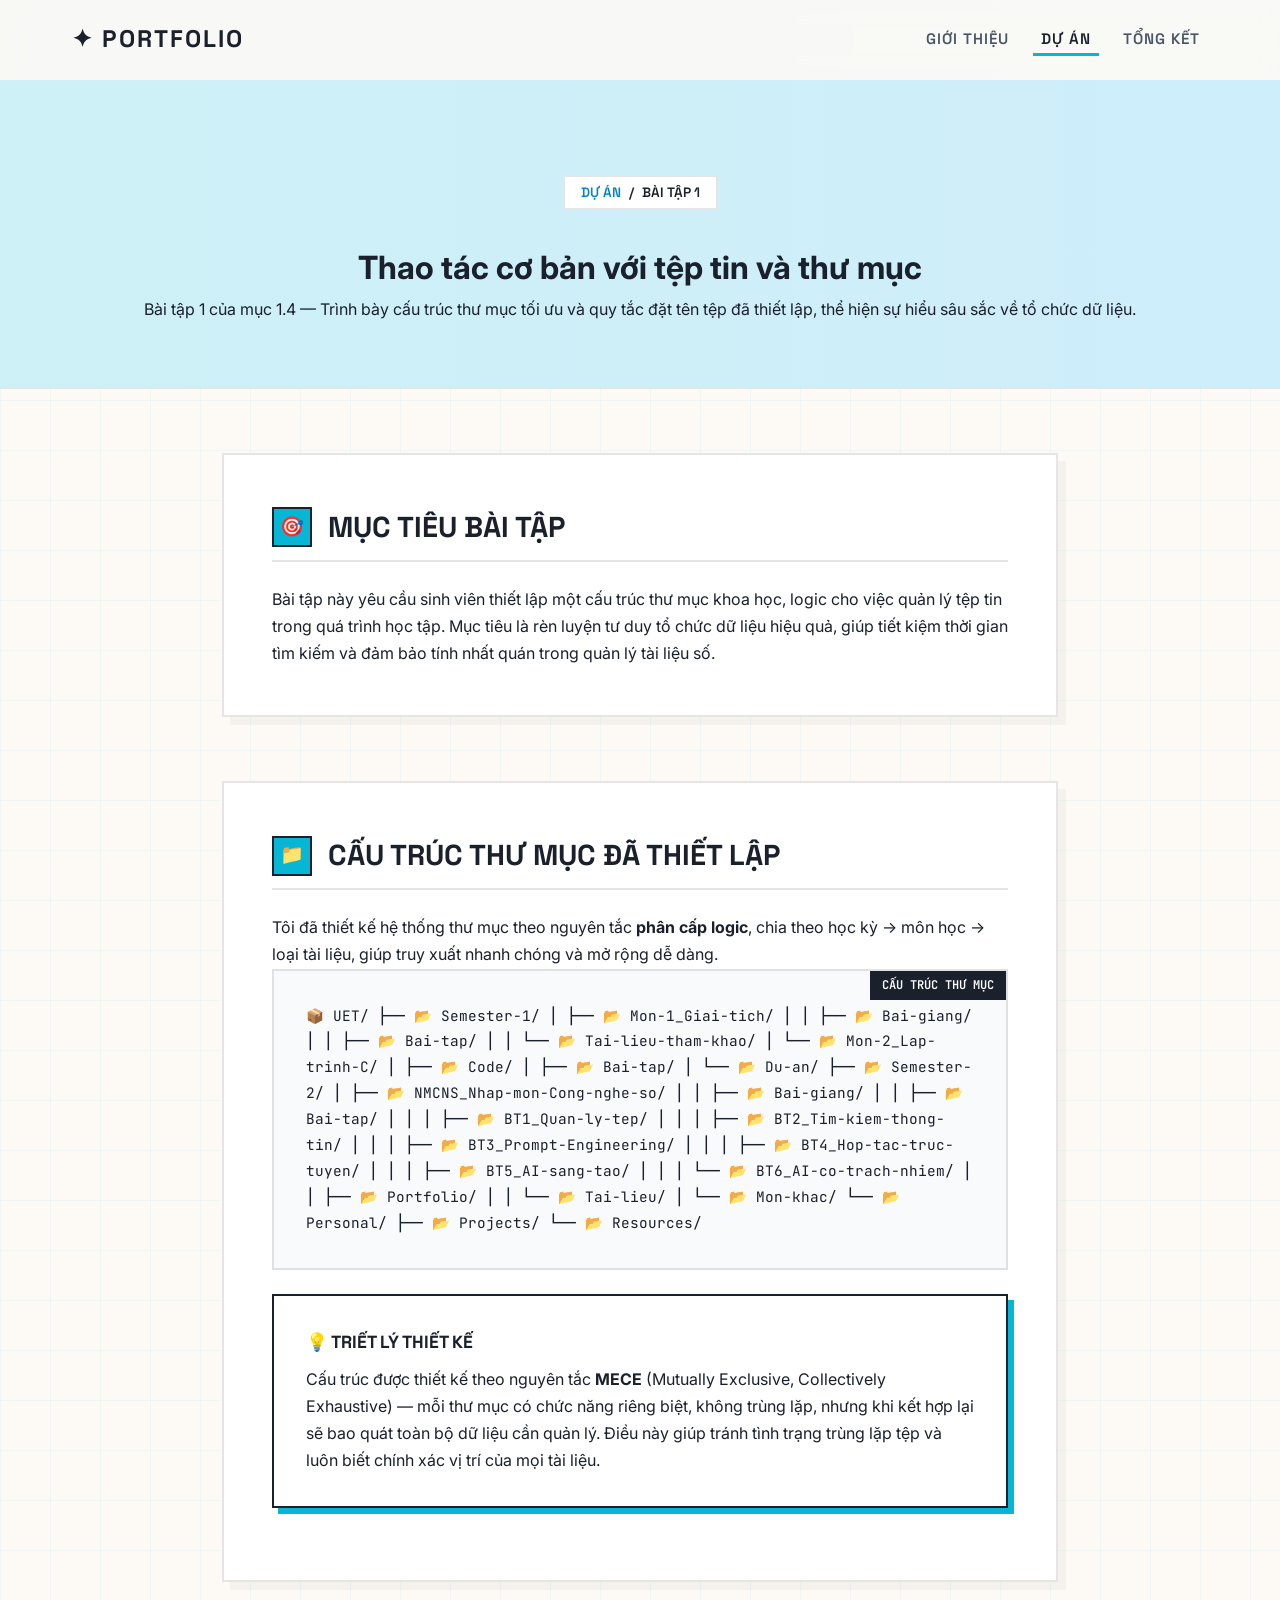
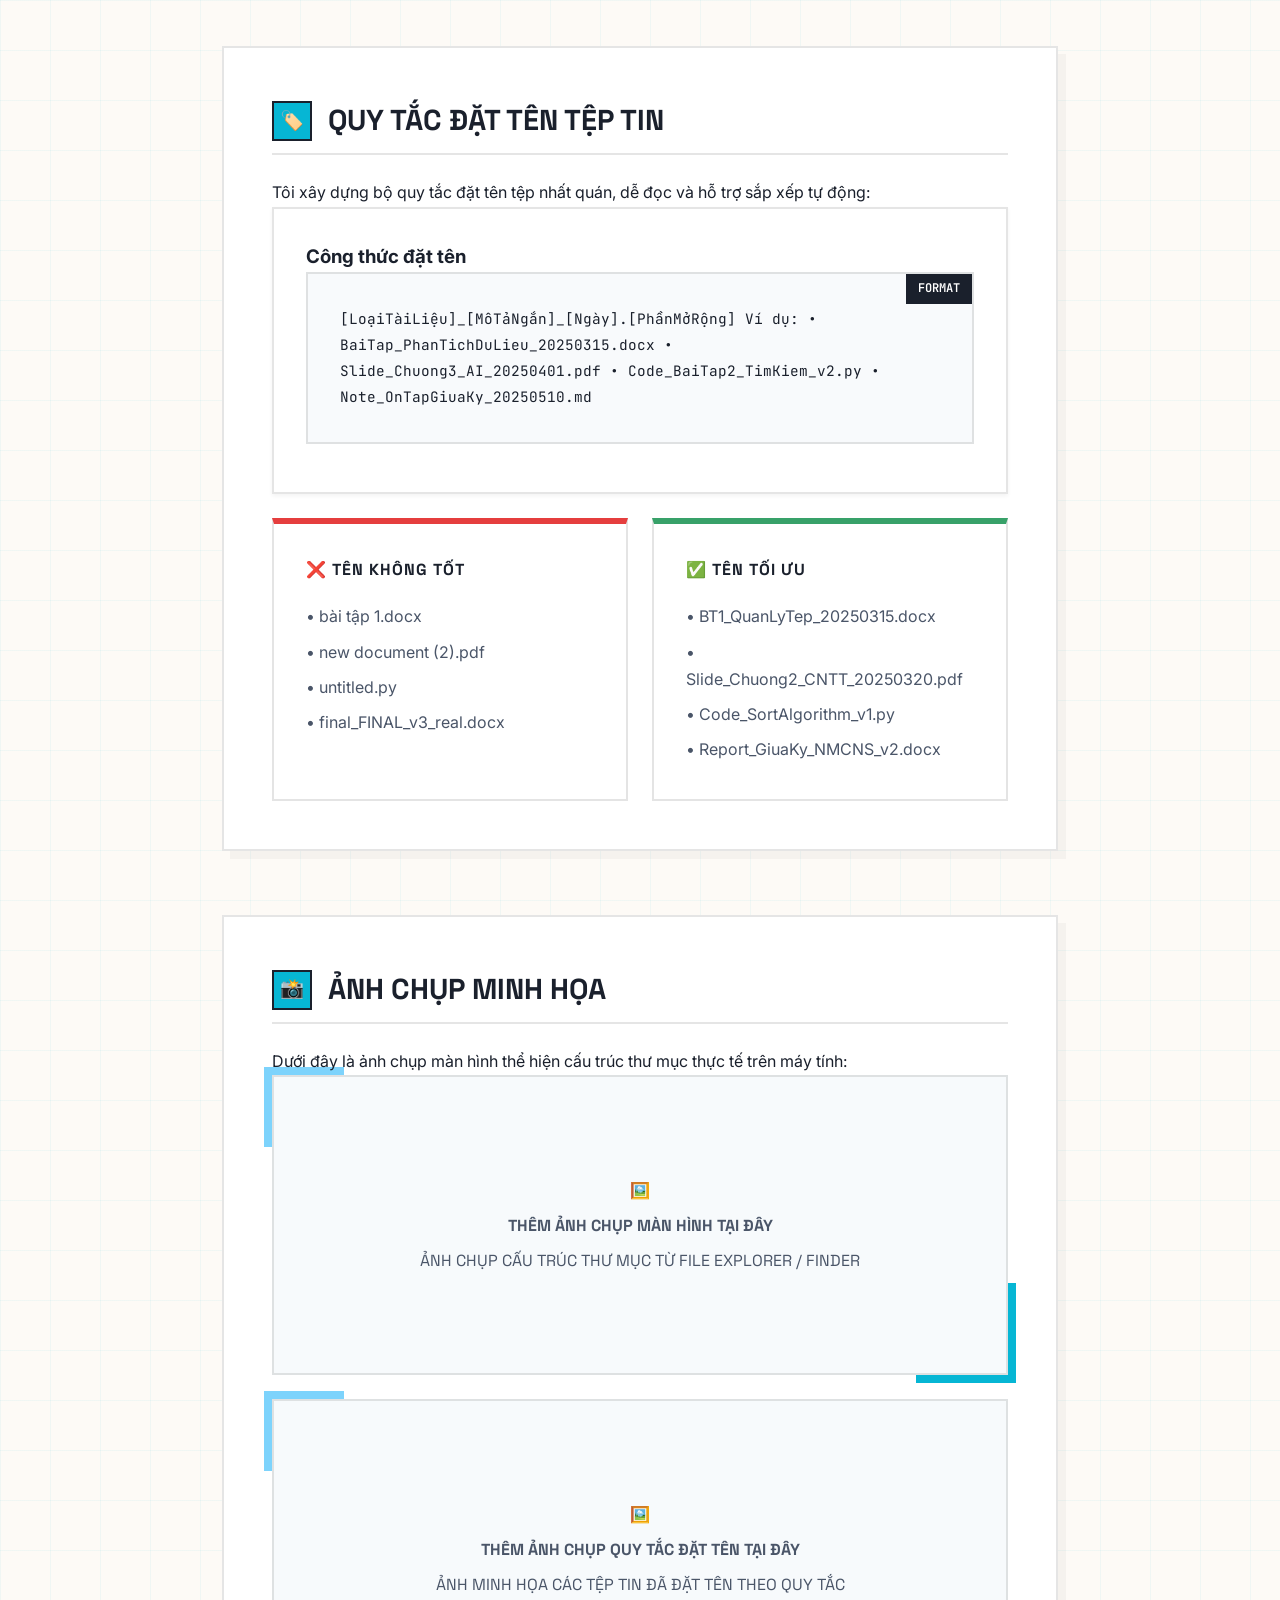
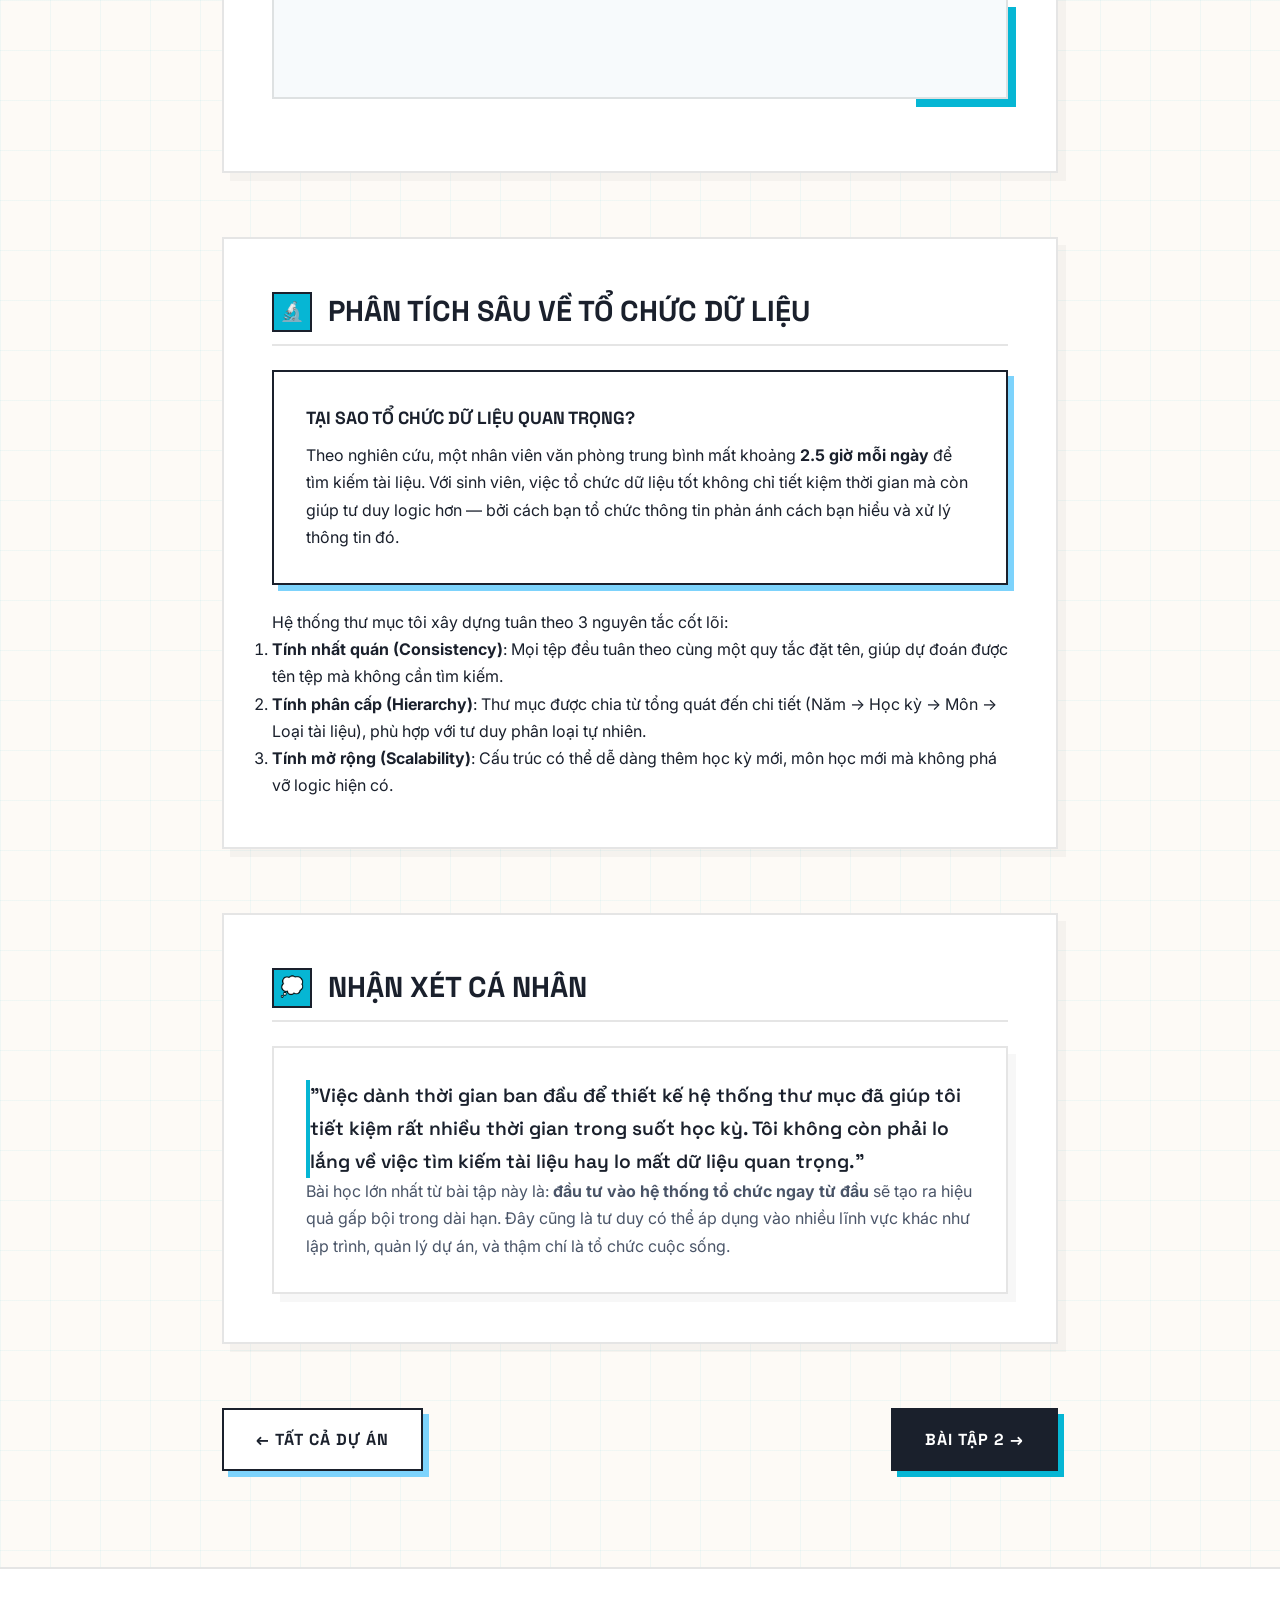
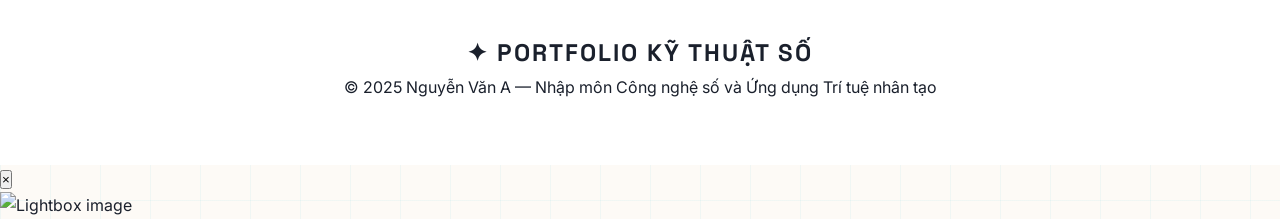
==== projects/bai1-file-management.html @ 54a06e55 "Initial commit for Portfolio" ====
<!DOCTYPE html>
<html lang="vi">

<head>
  <meta charset="UTF-8">
  <meta name="viewport" content="width=device-width, initial-scale=1.0">
  <meta name="description"
    content="Bài tập 1: Thao tác cơ bản với tệp tin và thư mục - Cấu trúc thư mục tối ưu và quy tắc đặt tên">
  <title>Bài 1: Quản lý tệp và thư mục | Portfolio</title>
  <link rel="stylesheet" href="../css/style.css">
</head>

<body>

  <div class="bg-animation">
    <div class="orb"></div>
    <div class="orb"></div>
    <div class="orb"></div>
  </div>
  <canvas id="particles-canvas"></canvas>

  <!-- Navigation -->
  <nav class="navbar" id="navbar">
    <div class="nav-container">
      <a href="../index.html" class="nav-logo">✦ Portfolio</a>
      <ul class="nav-links" id="navLinks">
        <li><a href="../index.html">Giới thiệu</a></li>
        <li><a href="../projects.html" class="active">Dự án</a></li>
        <li><a href="../summary.html">Tổng kết</a></li>
      </ul>
      <div class="nav-toggle" id="navToggle">
        <span></span>
        <span></span>
        <span></span>
      </div>
    </div>
  </nav>

  <!-- Page Header -->
  <div class="page-header">
    <div class="container">
      <nav class="breadcrumb">
        <a href="../projects.html">Dự án</a>
        <span class="separator">/</span>
        <span>Bài tập 1</span>
      </nav>
      <h1 class="page-title">
        <span class="gradient-text">Thao tác cơ bản với tệp tin và thư mục</span>
      </h1>
      <p class="page-description">
        Bài tập 1 của mục 1.4 — Trình bày cấu trúc thư mục tối ưu và quy tắc đặt tên tệp đã thiết lập,
        thể hiện sự hiểu sâu sắc về tổ chức dữ liệu.
      </p>
    </div>
  </div>

  <!-- Content -->
  <section class="section" style="padding-top: 0;">
    <div class="container" style="max-width: 900px;">

      <!-- Mục tiêu -->
      <div class="content-block reveal">
        <h2><span class="icon">🎯</span> Mục tiêu bài tập</h2>
        <p>
          Bài tập này yêu cầu sinh viên thiết lập một cấu trúc thư mục khoa học, logic cho việc quản lý
          tệp tin trong quá trình học tập. Mục tiêu là rèn luyện tư duy tổ chức dữ liệu hiệu quả,
          giúp tiết kiệm thời gian tìm kiếm và đảm bảo tính nhất quán trong quản lý tài liệu số.
        </p>
      </div>

      <!-- Cấu trúc thư mục -->
      <div class="content-block reveal">
        <h2><span class="icon">📁</span> Cấu trúc thư mục đã thiết lập</h2>
        <p>
          Tôi đã thiết kế hệ thống thư mục theo nguyên tắc <strong>phân cấp logic</strong>,
          chia theo học kỳ → môn học → loại tài liệu, giúp truy xuất nhanh chóng và mở rộng dễ dàng.
        </p>

        <div class="code-block">
          <span class="label">Cấu trúc thư mục</span>
          📦 UET/
          ├── 📂 Semester-1/
          │ ├── 📂 Mon-1_Giai-tich/
          │ │ ├── 📂 Bai-giang/
          │ │ ├── 📂 Bai-tap/
          │ │ └── 📂 Tai-lieu-tham-khao/
          │ └── 📂 Mon-2_Lap-trinh-C/
          │ ├── 📂 Code/
          │ ├── 📂 Bai-tap/
          │ └── 📂 Du-an/
          ├── 📂 Semester-2/
          │ ├── 📂 NMCNS_Nhap-mon-Cong-nghe-so/
          │ │ ├── 📂 Bai-giang/
          │ │ ├── 📂 Bai-tap/
          │ │ │ ├── 📂 BT1_Quan-ly-tep/
          │ │ │ ├── 📂 BT2_Tim-kiem-thong-tin/
          │ │ │ ├── 📂 BT3_Prompt-Engineering/
          │ │ │ ├── 📂 BT4_Hop-tac-truc-tuyen/
          │ │ │ ├── 📂 BT5_AI-sang-tao/
          │ │ │ └── 📂 BT6_AI-co-trach-nhiem/
          │ │ ├── 📂 Portfolio/
          │ │ └── 📂 Tai-lieu/
          │ └── 📂 Mon-khac/
          └── 📂 Personal/
          ├── 📂 Projects/
          └── 📂 Resources/
        </div>

        <div class="highlight-box">
          <h4>💡 Triết lý thiết kế</h4>
          <p>
            Cấu trúc được thiết kế theo nguyên tắc <strong>MECE</strong> (Mutually Exclusive, Collectively Exhaustive) —
            mỗi thư mục có chức năng riêng biệt, không trùng lặp, nhưng khi kết hợp lại sẽ bao quát
            toàn bộ dữ liệu cần quản lý. Điều này giúp tránh tình trạng trùng lặp tệp và
            luôn biết chính xác vị trí của mọi tài liệu.
          </p>
        </div>
      </div>

      <!-- Quy tắc đặt tên -->
      <div class="content-block reveal">
        <h2><span class="icon">🏷️</span> Quy tắc đặt tên tệp tin</h2>
        <p>
          Tôi xây dựng bộ quy tắc đặt tên tệp nhất quán, dễ đọc và hỗ trợ sắp xếp tự động:
        </p>

        <div class="glass-card" style="margin-bottom: var(--space-lg);">
          <h3>Công thức đặt tên</h3>
          <div class="code-block" style="margin-bottom: var(--space-md);">
            <span class="label">Format</span>
            [LoạiTàiLiệu]_[MôTảNgắn]_[Ngày].[PhầnMởRộng]

            Ví dụ:
            • BaiTap_PhanTichDuLieu_20250315.docx
            • Slide_Chuong3_AI_20250401.pdf
            • Code_BaiTap2_TimKiem_v2.py
            • Note_OnTapGiuaKy_20250510.md
          </div>
        </div>

        <div class="comparison-grid">
          <div class="glass-card comparison-card before">
            <div class="comparison-label">❌ Tên không tốt</div>
            <ul style="list-style: none; padding: 0;">
              <li style="color: var(--text-secondary); padding: 4px 0;">• bài tập 1.docx</li>
              <li style="color: var(--text-secondary); padding: 4px 0;">• new document (2).pdf</li>
              <li style="color: var(--text-secondary); padding: 4px 0;">• untitled.py</li>
              <li style="color: var(--text-secondary); padding: 4px 0;">• final_FINAL_v3_real.docx</li>
            </ul>
          </div>
          <div class="glass-card comparison-card after">
            <div class="comparison-label">✅ Tên tối ưu</div>
            <ul style="list-style: none; padding: 0;">
              <li style="color: var(--text-secondary); padding: 4px 0;">• BT1_QuanLyTep_20250315.docx</li>
              <li style="color: var(--text-secondary); padding: 4px 0;">• Slide_Chuong2_CNTT_20250320.pdf</li>
              <li style="color: var(--text-secondary); padding: 4px 0;">• Code_SortAlgorithm_v1.py</li>
              <li style="color: var(--text-secondary); padding: 4px 0;">• Report_GiuaKy_NMCNS_v2.docx</li>
            </ul>
          </div>
        </div>
      </div>

      <!-- Ảnh minh họa -->
      <div class="content-block reveal">
        <h2><span class="icon">📸</span> Ảnh chụp minh họa</h2>
        <p>Dưới đây là ảnh chụp màn hình thể hiện cấu trúc thư mục thực tế trên máy tính:</p>

        <div class="image-placeholder">
          <span class="ph-icon">🖼️</span>
          <span><strong>Thêm ảnh chụp màn hình tại đây</strong></span>
          <span>Ảnh chụp cấu trúc thư mục từ File Explorer / Finder</span>
        </div>

        <div class="image-placeholder">
          <span class="ph-icon">🖼️</span>
          <span><strong>Thêm ảnh chụp quy tắc đặt tên tại đây</strong></span>
          <span>Ảnh minh họa các tệp tin đã đặt tên theo quy tắc</span>
        </div>
      </div>

      <!-- Phân tích sâu -->
      <div class="content-block reveal">
        <h2><span class="icon">🔬</span> Phân tích sâu về tổ chức dữ liệu</h2>

        <div class="highlight-box emerald">
          <h4>Tại sao tổ chức dữ liệu quan trọng?</h4>
          <p>
            Theo nghiên cứu, một nhân viên văn phòng trung bình mất khoảng <strong>2.5 giờ mỗi ngày</strong>
            để tìm kiếm tài liệu. Với sinh viên, việc tổ chức dữ liệu tốt không chỉ tiết kiệm thời gian
            mà còn giúp tư duy logic hơn — bởi cách bạn tổ chức thông tin phản ánh cách bạn
            hiểu và xử lý thông tin đó.
          </p>
        </div>

        <p>
          Hệ thống thư mục tôi xây dựng tuân theo 3 nguyên tắc cốt lõi:
        </p>
        <ol>
          <li>
            <strong>Tính nhất quán (Consistency)</strong>: Mọi tệp đều tuân theo cùng một quy tắc đặt tên,
            giúp dự đoán được tên tệp mà không cần tìm kiếm.
          </li>
          <li>
            <strong>Tính phân cấp (Hierarchy)</strong>: Thư mục được chia từ tổng quát đến chi tiết
            (Năm → Học kỳ → Môn → Loại tài liệu), phù hợp với tư duy phân loại tự nhiên.
          </li>
          <li>
            <strong>Tính mở rộng (Scalability)</strong>: Cấu trúc có thể dễ dàng thêm học kỳ mới,
            môn học mới mà không phá vỡ logic hiện có.
          </li>
        </ol>
      </div>

      <!-- Nhận xét -->
      <div class="content-block reveal">
        <h2><span class="icon">💭</span> Nhận xét cá nhân</h2>
        <div class="glass-card reflection-card">
          <div class="quote">
            "Việc dành thời gian ban đầu để thiết kế hệ thống thư mục đã giúp tôi tiết kiệm
            rất nhiều thời gian trong suốt học kỳ. Tôi không còn phải lo lắng về việc tìm kiếm
            tài liệu hay lo mất dữ liệu quan trọng."
          </div>
          <p style="color: var(--text-secondary);">
            Bài học lớn nhất từ bài tập này là: <strong>đầu tư vào hệ thống tổ chức ngay từ đầu</strong>
            sẽ tạo ra hiệu quả gấp bội trong dài hạn. Đây cũng là tư duy có thể áp dụng vào
            nhiều lĩnh vực khác như lập trình, quản lý dự án, và thậm chí là tổ chức cuộc sống.
          </p>
        </div>
      </div>

      <!-- Navigation -->
      <div style="display: flex; justify-content: space-between; margin-top: var(--space-3xl);" class="reveal">
        <a href="../projects.html" class="btn btn-secondary">← Tất cả dự án</a>
        <a href="bai2-search-evaluate.html" class="btn btn-primary">Bài tập 2 →</a>
      </div>

    </div>
  </section>

  <!-- Footer -->
  <footer class="footer">
    <div class="container">
      <div class="footer-content">
        <div class="footer-logo">✦ Portfolio Kỹ Thuật Số</div>
        <p class="footer-text">© 2025 Nguyễn Văn A — Nhập môn Công nghệ số và Ứng dụng Trí tuệ nhân tạo</p>
      </div>
    </div>
  </footer>

  <script src="../js/main.js"></script>
</body>

</html>
---- css/style.css ----
/* ============================================
   PORTFOLIO KỸ THUẬT SỐ - Design System
   Theme: Cyan Geometric Minimalist
   ============================================ */

/* ---------- Google Fonts ---------- */
@import url('https://fonts.googleapis.com/css2?family=Inter:wght@300;400;500;600;700&family=Space+Grotesk:wght@500;600;700;800&family=JetBrains+Mono:wght@400;500&display=swap');

/* ---------- CSS Custom Properties ---------- */
:root {
  /* Colors - Light Pastel Palette */
  --bg-primary: #fdfaf6;      /* Off-white warm */
  --bg-secondary: #ffffff;    /* Pure white */
  --bg-card: #ffffff;
  --bg-card-hover: #ffffff;
  --bg-glass: rgba(255, 255, 255, 0.85);
  --bg-glass-hover: #ffffff;

  /* Accent Colors (Cyan Dominant) */
  --accent-purple: #06b6d4;     /* Cyan 500 */
  --accent-purple-light: #67e8f9; /* Cyan 300 */
  --accent-emerald: #0ea5e9;    /* Sky 500 */
  --accent-emerald-light: #7dd3fc; /* Sky 300 */
  --accent-blue: #3b82f6;       /* Blue 500 */
  --accent-cyan: #14b8a6;       /* Teal 500 */
  --accent-pink: #06b6d4;       /* Primary Cyan */
  --accent-amber: #bae6fd;      /* Sky 200 */

  /* Gradients */
  --gradient-primary: linear-gradient(135deg, #06b6d4 0%, #a5f3fc 99%, #a5f3fc 100%);
  --gradient-secondary: linear-gradient(135deg, #0ea5e9 0%, #7dd3fc 100%);
  --gradient-warm: linear-gradient(135deg, #38bdf8 0%, #bae6fd 100%);
  --gradient-hero: linear-gradient(135deg, #fdfaf6 0%, #ecfeff 100%);
  --gradient-card-border: linear-gradient(135deg, rgba(6,182,212,0.5), rgba(14,165,233,0.5));

  /* Text */
  --text-primary: #1a202c;      /* Very dark gray, almost black */
  --text-secondary: #4a5568;    /* Medium gray */
  --text-muted: #a0aec0;        /* Light gray */
  --text-accent: #0284c7;       /* Strong blue for accents */

  /* Borders */
  --border-subtle: rgba(0, 0, 0, 0.05);
  --border-light: rgba(0, 0, 0, 0.1);
  --border-accent: #06b6d4;     /* Cyan border */

  /* Shadows - Soft physical drop shadows */
  --shadow-sm: 0 2px 4px rgba(0, 0, 0, 0.05);
  --shadow-md: 0 10px 30px rgba(0, 0, 0, 0.05);
  --shadow-lg: 0 20px 40px rgba(0, 0, 0, 0.08);
  --shadow-glow-purple: 10px 10px 0px rgba(6, 182, 212, 0.3); /* Geometric offset shadow */
  --shadow-glow-emerald: 10px 10px 0px rgba(14, 165, 233, 0.3);

  /* Typography */
  --font-heading: 'Space Grotesk', sans-serif;
  --font-body: 'Inter', sans-serif;
  --font-mono: 'JetBrains Mono', monospace;

  /* Spacing */
  --space-xs: 0.25rem;
  --space-sm: 0.5rem;
  --space-md: 1rem;
  --space-lg: 1.5rem;
  --space-xl: 2rem;
  --space-2xl: 3rem;
  --space-3xl: 4rem;
  --space-4xl: 6rem;

  /* Border Radius - Sharp geometric look */
  --radius-sm: 0px;
  --radius-md: 0px;
  --radius-lg: 0px;
  --radius-xl: 0px;
  --radius-full: 9999px; /* Only for circles/badges */

  /* Transitions */
  --transition-fast: 0.2s ease;
  --transition-base: 0.3s ease;
  --transition-slow: 0.5s ease;
  --transition-spring: 0.5s cubic-bezier(0.175, 0.885, 0.32, 1.275);

  /* Layout */
  --max-width: 1200px;
  --nav-height: 80px;
}

/* ---------- Reset & Base ---------- */
*,
*::before,
*::after {
  margin: 0;
  padding: 0;
  box-sizing: border-box;
}

html {
  scroll-behavior: smooth;
  scroll-padding-top: var(--nav-height);
  font-size: 16px;
}

body {
  font-family: var(--font-body);
  background-color: var(--bg-primary);
  color: var(--text-primary);
  line-height: 1.7;
  overflow-x: hidden;
  -webkit-font-smoothing: antialiased;
  -moz-osx-font-smoothing: grayscale;
  background-image: 
    linear-gradient(rgba(6,182,212, 0.05) 1px, transparent 1px),
    linear-gradient(90deg, rgba(6,182,212, 0.05) 1px, transparent 1px);
  background-size: 50px 50px; /* Geometric grid background */
}

/* Hide old dark mode background effects */
.bg-animation, #particles-canvas {
  display: none !important;
}

/* Custom Scrollbar */
::-webkit-scrollbar {
  width: 10px;
}
::-webkit-scrollbar-track {
  background: var(--bg-primary);
}
::-webkit-scrollbar-thumb {
  background: var(--accent-pink);
  border: 2px solid var(--bg-primary);
}
::-webkit-scrollbar-thumb:hover {
  background: #0891b2;
}

::selection {
  background: var(--accent-pink);
  color: white;
}

img {
  max-width: 100%;
  height: auto;
  display: block;
}

a {
  color: var(--text-accent);
  text-decoration: none;
  transition: all var(--transition-fast);
}
a:hover {
  color: #0369a1;
}

/* ---------- Navigation ---------- */
.navbar {
  position: fixed;
  top: 0;
  left: 0;
  width: 100%;
  height: var(--nav-height);
  display: flex;
  align-items: center;
  justify-content: center;
  z-index: 1000;
  transition: all var(--transition-base);
  background: rgba(253, 250, 246, 0.9);
  backdrop-filter: blur(10px);
  border-bottom: 2px solid transparent;
}

.navbar.scrolled {
  background: #ffffff;
  border-bottom: 2px solid var(--accent-pink);
  box-shadow: var(--shadow-sm);
}

.nav-container {
  width: 100%;
  max-width: var(--max-width);
  padding: 0 var(--space-xl);
  display: flex;
  align-items: center;
  justify-content: space-between;
}

.nav-logo {
  font-family: var(--font-heading);
  font-size: 1.5rem;
  font-weight: 800;
  color: var(--text-primary);
  text-transform: uppercase;
  letter-spacing: 2px;
}

.nav-links {
  display: flex;
  align-items: center;
  gap: var(--space-md);
  list-style: none;
}

.nav-links a {
  font-family: var(--font-heading);
  font-size: 0.95rem;
  font-weight: 600;
  color: var(--text-secondary);
  padding: var(--space-xs) var(--space-sm);
  text-transform: uppercase;
  letter-spacing: 1px;
  position: relative;
}

.nav-links a:hover,
.nav-links a.active {
  color: var(--text-primary);
  background: transparent;
}

.nav-links a::after {
  content: '';
  position: absolute;
  bottom: -4px;
  left: 0;
  width: 0;
  height: 3px;
  background: var(--accent-pink);
  transition: width var(--transition-base);
}

.nav-links a:hover::after,
.nav-links a.active::after {
  width: 100%;
  left: 0;
  transform: none;
}

/* Hamburger */
.nav-toggle {
  display: none;
  flex-direction: column;
  gap: 6px;
  cursor: pointer;
  padding: var(--space-sm);
  z-index: 1001;
}

.nav-toggle span {
  width: 30px;
  height: 3px;
  background: var(--text-primary);
  transition: all var(--transition-base);
}

.nav-toggle.open span:nth-child(1) {
  transform: rotate(45deg) translate(6px, 6px);
}
.nav-toggle.open span:nth-child(2) {
  opacity: 0;
}
.nav-toggle.open span:nth-child(3) {
  transform: rotate(-45deg) translate(6px, -6px);
}

/* ---------- Layout Containers ---------- */
.container {
  width: 100%;
  max-width: var(--max-width);
  margin: 0 auto;
  padding: 0 var(--space-xl);
}

.section {
  padding: var(--space-4xl) 0;
}

.section-header {
  text-align: center;
  margin-bottom: var(--space-3xl);
  position: relative;
}

.section-header::after {
  content: '';
  display: block;
  width: 60px;
  height: 4px;
  background: var(--accent-pink);
  margin: var(--space-lg) auto 0;
}

.section-label {
  display: inline-block;
  font-family: var(--font-heading);
  font-size: 0.85rem;
  font-weight: 700;
  color: var(--text-accent);
  text-transform: uppercase;
  letter-spacing: 4px;
  margin-bottom: var(--space-md);
  padding: var(--space-xs) 0;
  border: none;
  background: none;
}

.section-title {
  font-family: var(--font-heading);
  font-size: clamp(2.5rem, 5vw, 3.5rem);
  font-weight: 800;
  line-height: 1.1;
  letter-spacing: -1px;
  margin-bottom: var(--space-md);
  color: var(--text-primary);
  text-transform: uppercase;
}

.section-title .gradient-text {
  background: none;
  -webkit-background-clip: initial;
  background-clip: initial;
  -webkit-text-fill-color: initial;
  color: var(--text-primary);
  position: relative;
  display: inline-block;
  z-index: 1;
}

.section-title .gradient-text::before {
  content: '';
  position: absolute;
  bottom: 10px;
  left: -5px;
  right: -5px;
  height: 30%;
  background: var(--accent-emerald-light);
  z-index: -1;
  opacity: 0.6;
}

.section-description {
  font-size: 1.1rem;
  color: var(--text-secondary);
  max-width: 600px;
  margin: 0 auto;
}

/* ---------- Hero Section ---------- */
.hero {
  min-height: 100vh;
  display: flex;
  align-items: center;
  justify-content: center;
  position: relative;
  padding-top: var(--nav-height);
  overflow: hidden;
}

/* Geometric background elements for hero */
.hero::before {
  content: '';
  position: absolute;
  width: 40vw;
  height: 80vh;
  background: var(--gradient-primary);
  top: 10%;
  right: 5%;
  z-index: -1;
  opacity: 0.15;
}

.hero::after {
  content: '';
  position: absolute;
  width: 30vw;
  height: 30vw;
  background: var(--accent-emerald-light);
  bottom: 0;
  left: 0;
  z-index: -1;
  opacity: 0.3;
}

.hero-content {
  text-align: center;
  max-width: 800px;
  padding: var(--space-xl);
  background: rgba(255, 255, 255, 0.6);
  backdrop-filter: blur(20px);
  border: 2px solid var(--border-light);
  box-shadow: var(--shadow-glow-purple);
  margin: var(--space-xl);
}

.hero-badge {
  display: inline-flex;
  align-items: center;
  gap: var(--space-sm);
  font-family: var(--font-heading);
  font-weight: 700;
  font-size: 0.85rem;
  color: var(--text-primary);
  padding: var(--space-sm) var(--space-lg);
  border: 2px solid var(--text-primary);
  background: white;
  margin-bottom: var(--space-xl);
  animation: fadeInUp 0.8s ease-out;
  text-transform: uppercase;
  letter-spacing: 2px;
}

.hero-badge .dot {
  width: 8px;
  height: 8px;
  background: var(--accent-pink);
}

.hero-greeting {
  font-family: var(--font-heading);
  font-size: clamp(1.2rem, 3vw, 1.5rem);
  font-weight: 600;
  color: var(--text-secondary);
  margin-bottom: var(--space-sm);
  text-transform: uppercase;
  letter-spacing: 4px;
}

.hero-title {
  font-family: var(--font-heading);
  font-size: clamp(3rem, 8vw, 5rem);
  font-weight: 800;
  line-height: 1;
  letter-spacing: -2px;
  margin-bottom: var(--space-lg);
  color: var(--text-primary);
  text-transform: uppercase;
}

.hero-title .gradient-text {
  background: none;
  -webkit-background-clip: initial;
  background-clip: initial;
  -webkit-text-fill-color: initial;
  color: var(--accent-pink);
  text-shadow: 4px 4px 0px rgba(14, 165, 233, 0.4);
}

.hero-subtitle {
  font-size: clamp(1rem, 2vw, 1.25rem);
  color: var(--text-secondary);
  line-height: 1.8;
  margin-bottom: var(--space-2xl);
  max-width: 600px;
  margin-left: auto;
  margin-right: auto;
}

.hero-actions {
  display: flex;
  align-items: center;
  justify-content: center;
  gap: var(--space-lg);
  flex-wrap: wrap;
}

/* ---------- Buttons ---------- */
.btn {
  display: inline-flex;
  align-items: center;
  justify-content: center;
  gap: var(--space-sm);
  font-family: var(--font-heading);
  font-size: 1rem;
  font-weight: 700;
  padding: 16px 32px;
  border: 2px solid var(--text-primary);
  cursor: pointer;
  transition: all var(--transition-fast);
  text-decoration: none;
  text-transform: uppercase;
  letter-spacing: 1px;
}

.btn-primary {
  background: var(--text-primary);
  color: white;
  box-shadow: 6px 6px 0px var(--accent-pink);
}
.btn-primary:hover {
  transform: translate(-2px, -2px);
  box-shadow: 8px 8px 0px var(--accent-pink);
  color: white;
}
.btn-primary:active {
  transform: translate(4px, 4px);
  box-shadow: 0px 0px 0px var(--accent-pink);
}

.btn-secondary {
  background: white;
  color: var(--text-primary);
  box-shadow: 6px 6px 0px var(--accent-emerald-light);
}
.btn-secondary:hover {
  transform: translate(-2px, -2px);
  box-shadow: 8px 8px 0px var(--accent-emerald-light);
  color: var(--text-primary);
}
.btn-secondary:active {
  transform: translate(4px, 4px);
  box-shadow: 0px 0px 0px var(--accent-emerald-light);
}

/* ---------- Cards ---------- */
.glass-card {
  background: var(--bg-card);
  border: 2px solid var(--border-light);
  padding: var(--space-xl);
  transition: all var(--transition-base);
  box-shadow: var(--shadow-sm);
  position: relative;
  z-index: 1;
}

.glass-card::before {
  display: none;
}

.glass-card:hover {
  background: #ffffff;
  border-color: var(--text-primary);
  transform: translateY(-4px);
  box-shadow: 8px 8px 0px rgba(0, 0, 0, 0.05);
}

/* ---------- Project Cards ---------- */
.projects-grid {
  display: grid;
  grid-template-columns: repeat(auto-fill, minmax(350px, 1fr));
  gap: var(--space-xl);
}

.project-card {
  background: white;
  border: 2px solid var(--border-light);
  overflow: hidden;
  transition: all var(--transition-base);
  position: relative;
  display: flex;
  flex-direction: column;
}

.project-card::before {
  content: '';
  position: absolute;
  top: 0;
  left: 0;
  width: 10px;
  height: 100%;
  background: var(--accent-pink);
  transition: width var(--transition-base);
}

.project-card:nth-child(2n)::before {
  background: var(--accent-emerald-light);
}
.project-card:nth-child(3n)::before {
  background: var(--accent-amber);
}

.project-card:hover {
  transform: translateY(-4px);
  border-color: var(--text-primary);
  box-shadow: 8px 8px 0px rgba(0,0,0,0.05);
}

.project-card:hover::before {
  width: 15px;
}

.project-card-icon {
  width: 60px;
  height: 60px;
  display: flex;
  align-items: center;
  justify-content: center;
  font-size: 1.8rem;
  margin-bottom: var(--space-lg);
  border: 2px solid var(--text-primary);
  background: white;
  box-shadow: 4px 4px 0px var(--accent-pink);
}

.project-card:nth-child(2n) .project-card-icon { box-shadow: 4px 4px 0px var(--accent-emerald-light); }
.project-card:nth-child(3n) .project-card-icon { box-shadow: 4px 4px 0px var(--accent-amber); }

.project-card-body {
  padding: var(--space-xl) var(--space-xl) var(--space-xl) calc(var(--space-xl) + 10px);
  flex: 1;
  display: flex;
  flex-direction: column;
}

.project-card-number {
  font-family: var(--font-heading);
  font-size: 1.5rem;
  font-weight: 800;
  color: var(--text-muted);
  margin-bottom: var(--space-sm);
  opacity: 0.3;
}

.project-card-title {
  font-family: var(--font-heading);
  font-size: 1.4rem;
  font-weight: 700;
  margin-bottom: var(--space-sm);
  color: var(--text-primary);
  text-transform: uppercase;
}

.project-card-desc {
  font-size: 0.95rem;
  color: var(--text-secondary);
  line-height: 1.6;
  margin-bottom: var(--space-lg);
  flex: 1;
}

.project-card-tags {
  display: flex;
  flex-wrap: wrap;
  gap: var(--space-sm);
  margin-bottom: var(--space-lg);
}

.tag {
  font-family: var(--font-mono);
  font-size: 0.75rem;
  font-weight: 600;
  padding: 4px 12px;
  background: #f1f5f9;
  color: var(--text-primary);
  border: 1px solid var(--border-light);
  text-transform: uppercase;
}

.project-card-link {
  display: inline-flex;
  align-items: center;
  gap: var(--space-sm);
  font-family: var(--font-heading);
  font-size: 0.95rem;
  font-weight: 700;
  color: var(--text-accent);
  text-transform: uppercase;
}

.project-card-link:hover {
  color: var(--text-primary);
  gap: var(--space-md);
}

/* ---------- About / Info Cards ---------- */
.about-grid {
  display: grid;
  grid-template-columns: 1fr 1fr;
  gap: var(--space-xl);
  align-items: start;
}

.about-avatar {
  width: 150px;
  height: 150px;
  background: var(--accent-pink);
  display: flex;
  align-items: center;
  justify-content: center;
  font-size: 4rem;
  margin-bottom: var(--space-xl);
  border: 2px solid var(--text-primary);
  box-shadow: 8px 8px 0px var(--accent-emerald-light);
  border-radius: 0; /* Square avatar for minimalist look */
}

.about-avatar::after {
  display: none;
}

.info-item {
  display: flex;
  align-items: center;
  gap: var(--space-md);
  padding: var(--space-md) 0;
  border-bottom: 1px solid var(--border-light);
}

.info-icon {
  font-size: 1.2rem;
  width: 40px;
  height: 40px;
  display: flex;
  align-items: center;
  justify-content: center;
  background: white;
  border: 2px solid var(--text-primary);
  box-shadow: 2px 2px 0px var(--accent-pink);
  flex-shrink: 0;
}

.info-label {
  font-family: var(--font-heading);
  font-size: 0.75rem;
  font-weight: 700;
  color: var(--text-muted);
  text-transform: uppercase;
  letter-spacing: 1px;
}

.info-value {
  font-family: var(--font-heading);
  font-weight: 600;
  font-size: 1rem;
  color: var(--text-primary);
}

/* ---------- Goals Section ---------- */
.goals-grid {
  display: grid;
  grid-template-columns: repeat(auto-fill, minmax(280px, 1fr));
  gap: var(--space-xl);
}

.goal-card {
  text-align: left;
  border-top: 4px solid var(--accent-pink);
}
.goal-card:nth-child(2) { border-top-color: var(--accent-emerald-light); }
.goal-card:nth-child(3) { border-top-color: var(--accent-blue); }
.goal-card:nth-child(4) { border-top-color: var(--accent-amber); }

.goal-card .goal-icon {
  font-size: 2.5rem;
  margin-bottom: var(--space-md);
  display: block;
}

.goal-card h3 {
  font-family: var(--font-heading);
  font-size: 1.2rem;
  font-weight: 700;
  text-transform: uppercase;
  margin-bottom: var(--space-sm);
}

/* ---------- Stats ---------- */
.stats-row {
  display: grid;
  grid-template-columns: repeat(4, 1fr);
  gap: var(--space-lg);
  margin: var(--space-3xl) 0;
}

.stat-item {
  text-align: center;
  padding: var(--space-xl);
  background: white;
  border: 2px solid var(--border-light);
  box-shadow: 6px 6px 0px rgba(0,0,0,0.05);
}

.stat-number {
  font-family: var(--font-heading);
  font-size: 3rem;
  font-weight: 800;
  color: var(--text-primary);
  line-height: 1;
}

.stat-label {
  font-family: var(--font-heading);
  font-size: 0.85rem;
  font-weight: 700;
  color: var(--text-muted);
  text-transform: uppercase;
  margin-top: var(--space-sm);
  letter-spacing: 1px;
}

/* ---------- Timeline ---------- */
.timeline {
  position: relative;
  padding-left: 40px;
}

.timeline::before {
  content: '';
  position: absolute;
  top: 0;
  left: 15px;
  width: 2px;
  height: 100%;
  background: var(--border-light);
}

.timeline-item {
  position: relative;
  padding-bottom: var(--space-2xl);
}

.timeline-dot {
  position: absolute;
  left: -33px;
  top: 6px;
  width: 16px;
  height: 16px;
  background: var(--accent-pink);
  border: 2px solid var(--text-primary);
}

.timeline-item:nth-child(even) .timeline-dot {
  background: var(--accent-emerald-light);
}

.timeline-step {
  font-family: var(--font-mono);
  font-size: 0.85rem;
  font-weight: 600;
  color: var(--text-muted);
  text-transform: uppercase;
  margin-bottom: var(--space-xs);
}

.timeline-title {
  font-family: var(--font-heading);
  font-size: 1.25rem;
  font-weight: 700;
  margin-bottom: var(--space-sm);
  color: var(--text-primary);
}

/* ---------- Content Sections (Project Detail) ---------- */
.page-header {
  padding-top: calc(var(--nav-height) + var(--space-4xl));
  padding-bottom: var(--space-3xl);
  text-align: center;
  position: relative;
  background: var(--bg-secondary);
  border-bottom: 2px solid var(--border-light);
  margin-bottom: var(--space-3xl);
}

/* Add a geometric pastel background to page headers */
.page-header::before {
  content: '';
  position: absolute;
  top: 0;
  left: 0;
  width: 100%;
  height: 100%;
  background: linear-gradient(90deg, rgba(6,182,212,0.2) 0%, rgba(14,165,233,0.2) 100%);
  z-index: 0;
}

.page-header .container {
  position: relative;
  z-index: 1;
}

.page-header .breadcrumb {
  display: inline-flex;
  align-items: center;
  gap: var(--space-sm);
  font-family: var(--font-heading);
  font-size: 0.85rem;
  font-weight: 600;
  text-transform: uppercase;
  margin-bottom: var(--space-xl);
  background: white;
  padding: 4px 16px;
  border: 1px solid var(--border-light);
}

/* Content blocks */
.content-block {
  margin-bottom: var(--space-3xl);
  background: white;
  padding: var(--space-2xl);
  border: 2px solid var(--border-light);
  box-shadow: 8px 8px 0px rgba(0,0,0,0.03);
}

.content-block h2 {
  font-family: var(--font-heading);
  font-size: 1.8rem;
  font-weight: 800;
  margin-bottom: var(--space-lg);
  display: flex;
  align-items: center;
  gap: var(--space-md);
  text-transform: uppercase;
  border-bottom: 2px solid var(--border-light);
  padding-bottom: var(--space-sm);
}

.content-block h2 .icon {
  width: 40px;
  height: 40px;
  display: flex;
  align-items: center;
  justify-content: center;
  background: var(--accent-pink);
  border: 2px solid var(--text-primary);
  font-size: 1.2rem;
}

/* Code blocks */
.code-block {
  background: #f8fafc;
  border: 2px solid var(--border-light);
  padding: var(--space-xl);
  font-family: var(--font-mono);
  font-size: 0.9rem;
  color: var(--text-primary);
  line-height: 1.8;
  overflow-x: auto;
  margin-bottom: var(--space-lg);
  position: relative;
}

.code-block .label {
  position: absolute;
  top: 0;
  right: 0;
  font-size: 0.75rem;
  font-weight: 600;
  color: white;
  padding: 4px 12px;
  background: var(--text-primary);
  text-transform: uppercase;
}

/* Comparison blocks */
.comparison-grid {
  display: grid;
  grid-template-columns: 1fr 1fr;
  gap: var(--space-lg);
}

.comparison-card {
  padding: var(--space-xl);
  border: 2px solid var(--border-light);
  box-shadow: none;
}

.comparison-card.before {
  border-top: 6px solid #e53e3e;
}

.comparison-card.after {
  border-top: 6px solid #38a169;
}

.comparison-label {
  font-family: var(--font-heading);
  font-weight: 700;
  font-size: 1rem;
  text-transform: uppercase;
  letter-spacing: 1px;
  margin-bottom: var(--space-md);
}

/* Image placeholder */
.image-placeholder {
  width: 100%;
  min-height: 300px;
  background: #f7fafc;
  border: 2px solid var(--border-light);
  display: flex;
  flex-direction: column;
  align-items: center;
  justify-content: center;
  gap: var(--space-sm);
  padding: var(--space-xl);
  color: var(--text-secondary);
  font-family: var(--font-heading);
  text-transform: uppercase;
  text-align: center;
  margin-bottom: var(--space-lg);
  position: relative;
}

/* Decorative geometric squares for image placeholder */
.image-placeholder::after {
  content: '';
  position: absolute;
  width: 100px;
  height: 100px;
  background: var(--accent-pink);
  bottom: -10px;
  right: -10px;
  z-index: -1;
}
.image-placeholder::before {
  content: '';
  position: absolute;
  width: 80px;
  height: 80px;
  background: var(--accent-emerald-light);
  top: -10px;
  left: -10px;
  z-index: -1;
}

/* Highlight box */
.highlight-box {
  background: white;
  border: 2px solid var(--text-primary);
  padding: var(--space-xl);
  margin-bottom: var(--space-lg);
  box-shadow: 6px 6px 0px var(--accent-pink);
}

.highlight-box.emerald {
  box-shadow: 6px 6px 0px var(--accent-emerald-light);
}

.highlight-box.blue {
  box-shadow: 6px 6px 0px var(--accent-blue);
}

.highlight-box h4 {
  font-family: var(--font-heading);
  font-size: 1.1rem;
  font-weight: 800;
  text-transform: uppercase;
  margin-bottom: var(--space-sm);
}

/* Principles list */
.principles-list li {
  background: white;
  border: 2px solid var(--border-light);
  border-radius: 0;
  box-shadow: 4px 4px 0px rgba(0,0,0,0.03);
}

.principles-list li::before {
  font-family: var(--font-heading);
  background: var(--text-primary);
  color: white;
  border-radius: 0;
}

/* ---------- Summary Page ---------- */
.reflection-card {
  border: 2px solid var(--border-light);
  box-shadow: 8px 8px 0px rgba(0,0,0,0.03);
}

.reflection-card .quote {
  font-family: var(--font-heading);
  font-size: 1.2rem;
  font-weight: 600;
  font-style: normal;
  color: var(--text-primary);
  border-left: 4px solid var(--accent-pink);
}

/* ---------- Footer ---------- */
.footer {
  border-top: 2px solid var(--border-light);
  padding: var(--space-3xl) 0;
  text-align: center;
  background: var(--bg-secondary);
}

.footer-logo {
  font-family: var(--font-heading);
  font-size: 1.5rem;
  font-weight: 800;
  color: var(--text-primary);
  text-transform: uppercase;
  letter-spacing: 2px;
}

.footer-links a {
  font-family: var(--font-heading);
  font-weight: 600;
  text-transform: uppercase;
}

/* ---------- Reveal Animations ---------- */
.reveal {
  opacity: 0;
  transform: translateY(30px);
  transition: all 0.8s cubic-bezier(0.4, 0, 0.2, 1);
}

.reveal.revealed {
  opacity: 1;
  transform: translateY(0);
}

/* ---------- Responsive ---------- */
@media (max-width: 768px) {
  :root {
    --nav-height: 70px;
  }

  .nav-links {
    position: fixed;
    top: var(--nav-height);
    right: -100%;
    width: 100%;
    height: calc(100vh - var(--nav-height));
    flex-direction: column;
    background: white;
    padding: var(--space-xl);
    transition: right var(--transition-base);
    border-left: none;
  }

  .about-grid, .projects-grid, .comparison-grid, .goals-grid {
    grid-template-columns: 1fr;
  }

  .stats-row {
    grid-template-columns: repeat(2, 1fr);
  }
}

@media (max-width: 480px) {
  .stats-row {
    grid-template-columns: 1fr;
  }
}
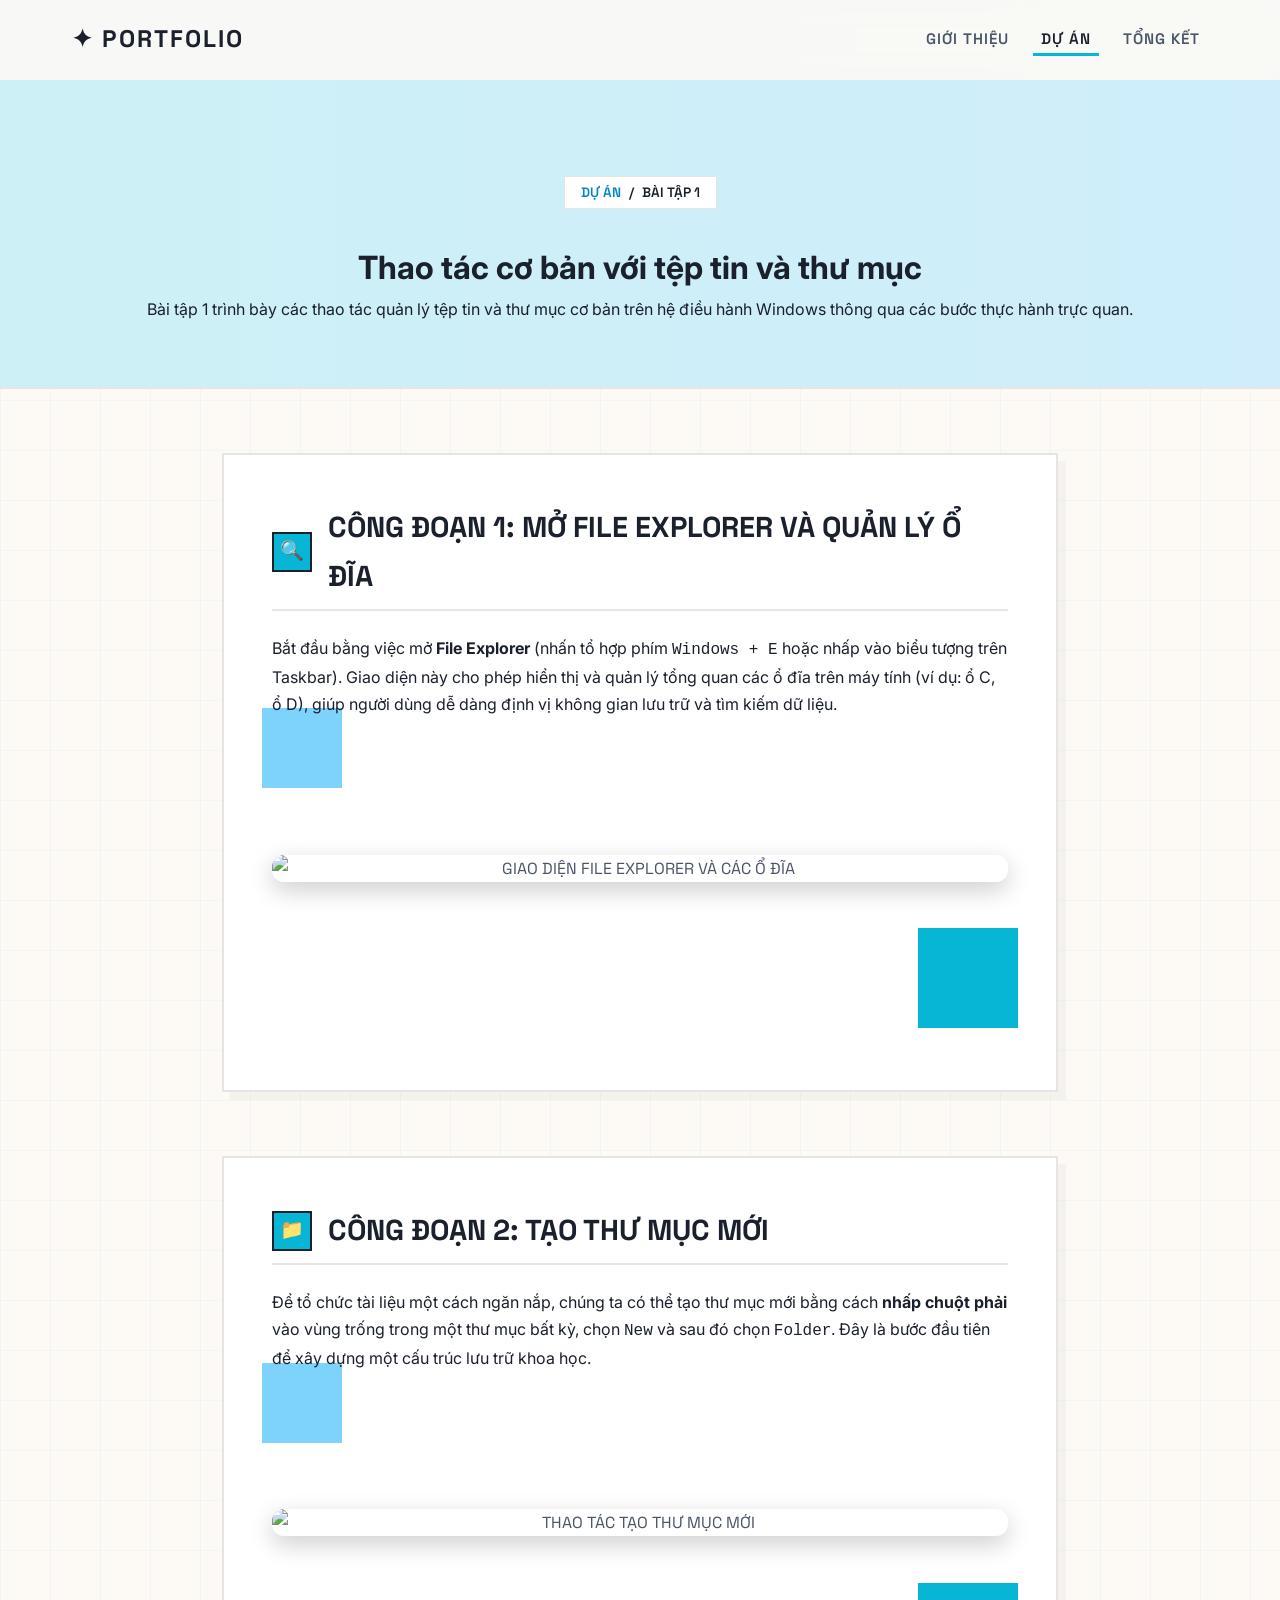
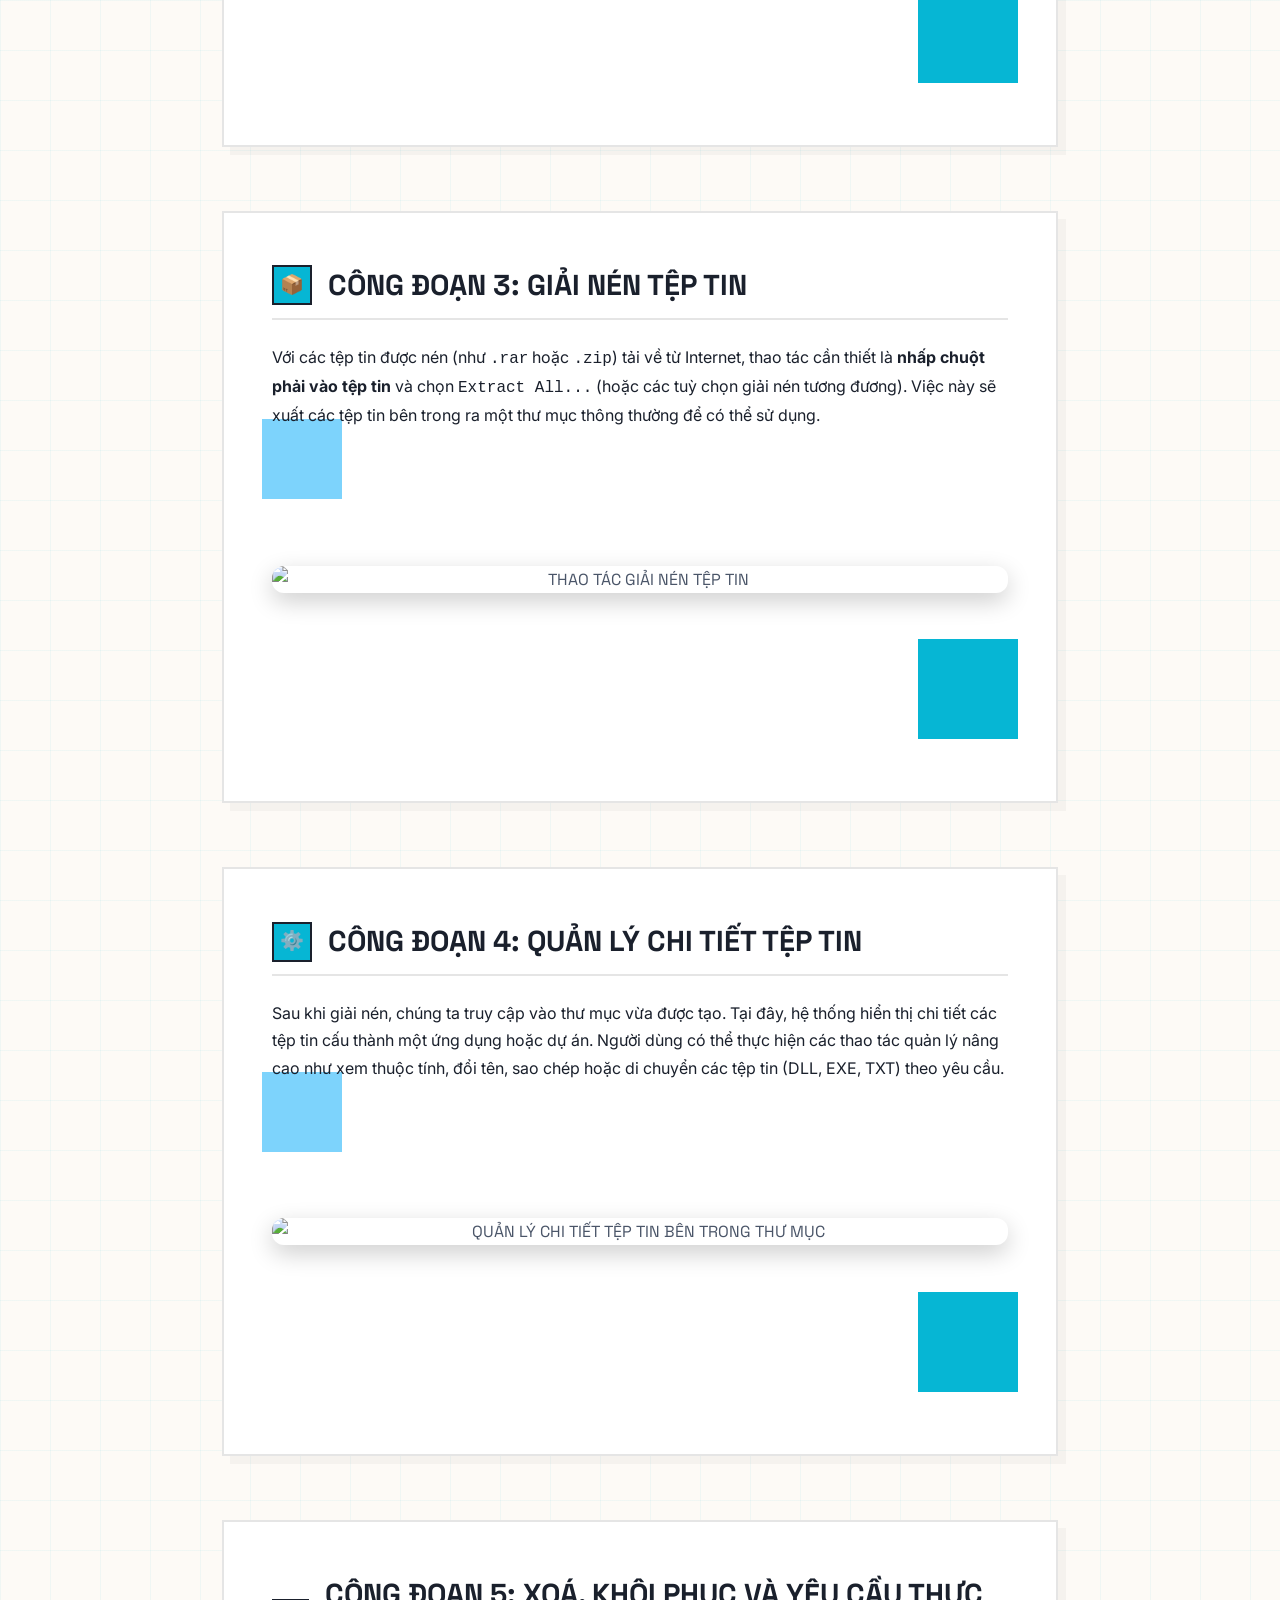
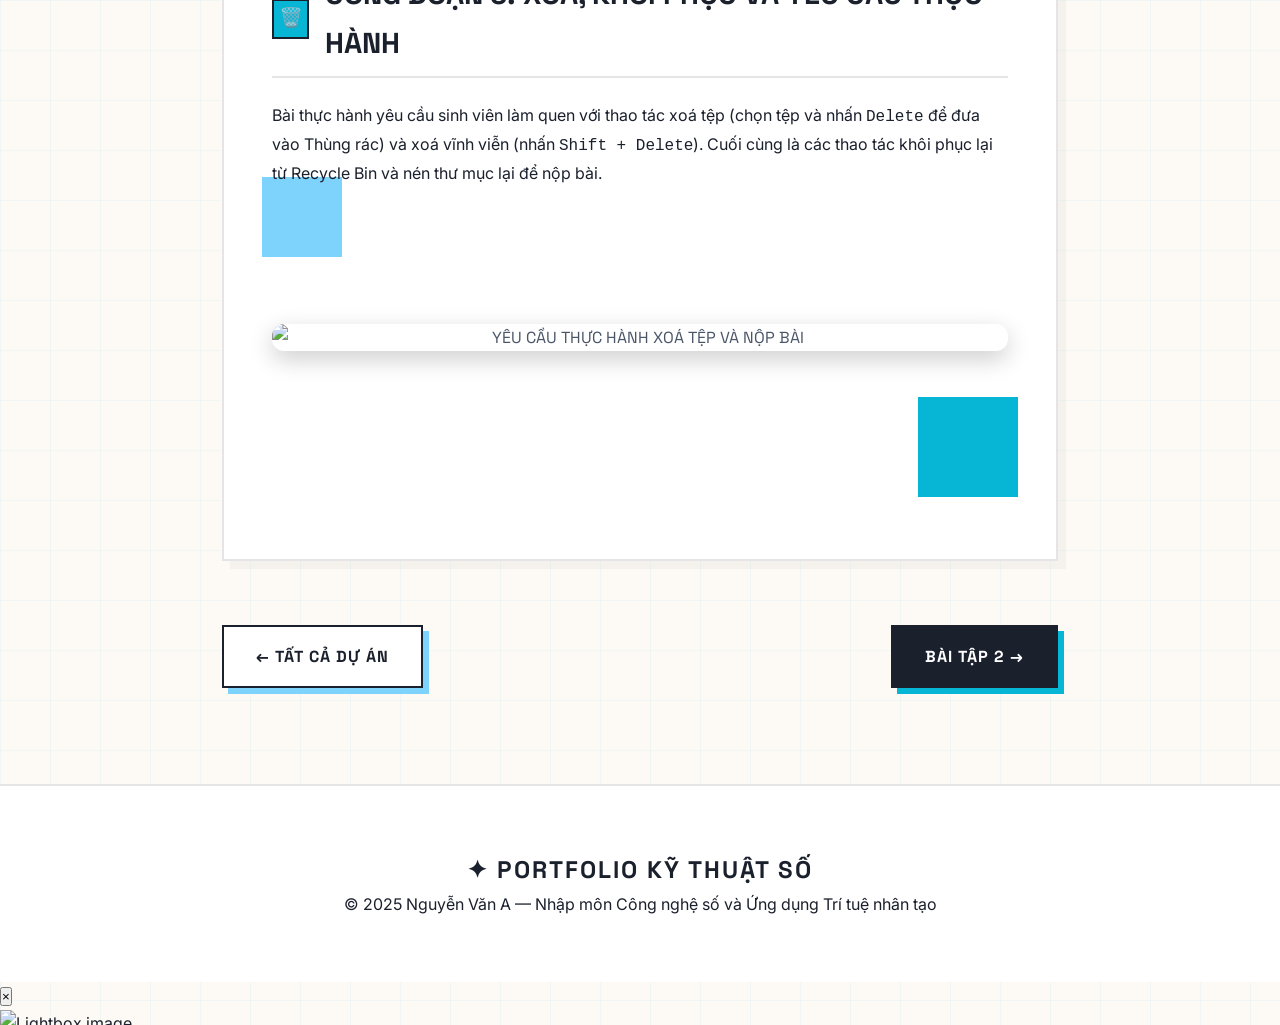
==== commit 6705b245: "Update Bai 1 content and add image placeholders" ====
--- a/projects/bai1-file-management.html
+++ b/projects/bai1-file-management.html
@@ -5,7 +5,7 @@
   <meta charset="UTF-8">
   <meta name="viewport" content="width=device-width, initial-scale=1.0">
   <meta name="description"
-    content="Bài tập 1: Thao tác cơ bản với tệp tin và thư mục - Cấu trúc thư mục tối ưu và quy tắc đặt tên">
+    content="Bài tập 1: Thao tác cơ bản với tệp tin và thư mục - Các công đoạn thực hành quản lý tệp">
   <title>Bài 1: Quản lý tệp và thư mục | Portfolio</title>
   <link rel="stylesheet" href="../css/style.css">
 </head>
@@ -48,8 +48,7 @@
         <span class="gradient-text">Thao tác cơ bản với tệp tin và thư mục</span>
       </h1>
       <p class="page-description">
-        Bài tập 1 của mục 1.4 — Trình bày cấu trúc thư mục tối ưu và quy tắc đặt tên tệp đã thiết lập,
-        thể hiện sự hiểu sâu sắc về tổ chức dữ liệu.
+        Bài tập 1 trình bày các thao tác quản lý tệp tin và thư mục cơ bản trên hệ điều hành Windows thông qua các bước thực hành trực quan.
       </p>
     </div>
   </div>
@@ -58,173 +57,58 @@
   <section class="section" style="padding-top: 0;">
     <div class="container" style="max-width: 900px;">
 
-      <!-- Mục tiêu -->
+      <!-- Công đoạn 1 -->
       <div class="content-block reveal">
-        <h2><span class="icon">🎯</span> Mục tiêu bài tập</h2>
+        <h2><span class="icon">🔍</span> Công đoạn 1: Mở File Explorer và Quản lý Ổ đĩa</h2>
         <p>
-          Bài tập này yêu cầu sinh viên thiết lập một cấu trúc thư mục khoa học, logic cho việc quản lý
-          tệp tin trong quá trình học tập. Mục tiêu là rèn luyện tư duy tổ chức dữ liệu hiệu quả,
-          giúp tiết kiệm thời gian tìm kiếm và đảm bảo tính nhất quán trong quản lý tài liệu số.
+          Bắt đầu bằng việc mở <strong>File Explorer</strong> (nhấn tổ hợp phím <code>Windows + E</code> hoặc nhấp vào biểu tượng trên Taskbar). Giao diện này cho phép hiển thị và quản lý tổng quan các ổ đĩa trên máy tính (ví dụ: ổ C, ổ D), giúp người dùng dễ dàng định vị không gian lưu trữ và tìm kiếm dữ liệu.
         </p>
-      </div>
-
-      <!-- Cấu trúc thư mục -->
-      <div class="content-block reveal">
-        <h2><span class="icon">📁</span> Cấu trúc thư mục đã thiết lập</h2>
-        <p>
-          Tôi đã thiết kế hệ thống thư mục theo nguyên tắc <strong>phân cấp logic</strong>,
-          chia theo học kỳ → môn học → loại tài liệu, giúp truy xuất nhanh chóng và mở rộng dễ dàng.
-        </p>
-
-        <div class="code-block">
-          <span class="label">Cấu trúc thư mục</span>
-          📦 UET/
-          ├── 📂 Semester-1/
-          │ ├── 📂 Mon-1_Giai-tich/
-          │ │ ├── 📂 Bai-giang/
-          │ │ ├── 📂 Bai-tap/
-          │ │ └── 📂 Tai-lieu-tham-khao/
-          │ └── 📂 Mon-2_Lap-trinh-C/
-          │ ├── 📂 Code/
-          │ ├── 📂 Bai-tap/
-          │ └── 📂 Du-an/
-          ├── 📂 Semester-2/
-          │ ├── 📂 NMCNS_Nhap-mon-Cong-nghe-so/
-          │ │ ├── 📂 Bai-giang/
-          │ │ ├── 📂 Bai-tap/
-          │ │ │ ├── 📂 BT1_Quan-ly-tep/
-          │ │ │ ├── 📂 BT2_Tim-kiem-thong-tin/
-          │ │ │ ├── 📂 BT3_Prompt-Engineering/
-          │ │ │ ├── 📂 BT4_Hop-tac-truc-tuyen/
-          │ │ │ ├── 📂 BT5_AI-sang-tao/
-          │ │ │ └── 📂 BT6_AI-co-trach-nhiem/
-          │ │ ├── 📂 Portfolio/
-          │ │ └── 📂 Tai-lieu/
-          │ └── 📂 Mon-khac/
-          └── 📂 Personal/
-          ├── 📂 Projects/
-          └── 📂 Resources/
-        </div>
-
-        <div class="highlight-box">
-          <h4>💡 Triết lý thiết kế</h4>
-          <p>
-            Cấu trúc được thiết kế theo nguyên tắc <strong>MECE</strong> (Mutually Exclusive, Collectively Exhaustive) —
-            mỗi thư mục có chức năng riêng biệt, không trùng lặp, nhưng khi kết hợp lại sẽ bao quát
-            toàn bộ dữ liệu cần quản lý. Điều này giúp tránh tình trạng trùng lặp tệp và
-            luôn biết chính xác vị trí của mọi tài liệu.
-          </p>
+        <div class="image-placeholder" style="padding: 0; background: none; border: none;">
+          <img src="../images/bai1/step1.png" alt="Giao diện File Explorer và các ổ đĩa" style="width: 100%; border-radius: 12px; box-shadow: 0 8px 24px rgba(0,0,0,0.2);">
         </div>
       </div>
 
-      <!-- Quy tắc đặt tên -->
+      <!-- Công đoạn 2 -->
       <div class="content-block reveal">
-        <h2><span class="icon">🏷️</span> Quy tắc đặt tên tệp tin</h2>
+        <h2><span class="icon">📁</span> Công đoạn 2: Tạo thư mục mới</h2>
         <p>
-          Tôi xây dựng bộ quy tắc đặt tên tệp nhất quán, dễ đọc và hỗ trợ sắp xếp tự động:
+          Để tổ chức tài liệu một cách ngăn nắp, chúng ta có thể tạo thư mục mới bằng cách <strong>nhấp chuột phải</strong> vào vùng trống trong một thư mục bất kỳ, chọn <code>New</code> và sau đó chọn <code>Folder</code>. Đây là bước đầu tiên để xây dựng một cấu trúc lưu trữ khoa học.
         </p>
-
-        <div class="glass-card" style="margin-bottom: var(--space-lg);">
-          <h3>Công thức đặt tên</h3>
-          <div class="code-block" style="margin-bottom: var(--space-md);">
-            <span class="label">Format</span>
-            [LoạiTàiLiệu]_[MôTảNgắn]_[Ngày].[PhầnMởRộng]
-
-            Ví dụ:
-            • BaiTap_PhanTichDuLieu_20250315.docx
-            • Slide_Chuong3_AI_20250401.pdf
-            • Code_BaiTap2_TimKiem_v2.py
-            • Note_OnTapGiuaKy_20250510.md
-          </div>
-        </div>
-
-        <div class="comparison-grid">
-          <div class="glass-card comparison-card before">
-            <div class="comparison-label">❌ Tên không tốt</div>
-            <ul style="list-style: none; padding: 0;">
-              <li style="color: var(--text-secondary); padding: 4px 0;">• bài tập 1.docx</li>
-              <li style="color: var(--text-secondary); padding: 4px 0;">• new document (2).pdf</li>
-              <li style="color: var(--text-secondary); padding: 4px 0;">• untitled.py</li>
-              <li style="color: var(--text-secondary); padding: 4px 0;">• final_FINAL_v3_real.docx</li>
-            </ul>
-          </div>
-          <div class="glass-card comparison-card after">
-            <div class="comparison-label">✅ Tên tối ưu</div>
-            <ul style="list-style: none; padding: 0;">
-              <li style="color: var(--text-secondary); padding: 4px 0;">• BT1_QuanLyTep_20250315.docx</li>
-              <li style="color: var(--text-secondary); padding: 4px 0;">• Slide_Chuong2_CNTT_20250320.pdf</li>
-              <li style="color: var(--text-secondary); padding: 4px 0;">• Code_SortAlgorithm_v1.py</li>
-              <li style="color: var(--text-secondary); padding: 4px 0;">• Report_GiuaKy_NMCNS_v2.docx</li>
-            </ul>
-          </div>
+        <div class="image-placeholder" style="padding: 0; background: none; border: none;">
+          <img src="../images/bai1/step2.png" alt="Thao tác tạo thư mục mới" style="width: 100%; border-radius: 12px; box-shadow: 0 8px 24px rgba(0,0,0,0.2);">
         </div>
       </div>
 
-      <!-- Ảnh minh họa -->
+      <!-- Công đoạn 3 -->
       <div class="content-block reveal">
-        <h2><span class="icon">📸</span> Ảnh chụp minh họa</h2>
-        <p>Dưới đây là ảnh chụp màn hình thể hiện cấu trúc thư mục thực tế trên máy tính:</p>
-
-        <div class="image-placeholder">
-          <span class="ph-icon">🖼️</span>
-          <span><strong>Thêm ảnh chụp màn hình tại đây</strong></span>
-          <span>Ảnh chụp cấu trúc thư mục từ File Explorer / Finder</span>
-        </div>
-
-        <div class="image-placeholder">
-          <span class="ph-icon">🖼️</span>
-          <span><strong>Thêm ảnh chụp quy tắc đặt tên tại đây</strong></span>
-          <span>Ảnh minh họa các tệp tin đã đặt tên theo quy tắc</span>
+        <h2><span class="icon">📦</span> Công đoạn 3: Giải nén tệp tin</h2>
+        <p>
+          Với các tệp tin được nén (như <code>.rar</code> hoặc <code>.zip</code>) tải về từ Internet, thao tác cần thiết là <strong>nhấp chuột phải vào tệp tin</strong> và chọn <code>Extract All...</code> (hoặc các tuỳ chọn giải nén tương đương). Việc này sẽ xuất các tệp tin bên trong ra một thư mục thông thường để có thể sử dụng.
+        </p>
+        <div class="image-placeholder" style="padding: 0; background: none; border: none;">
+          <img src="../images/bai1/step3.png" alt="Thao tác giải nén tệp tin" style="width: 100%; border-radius: 12px; box-shadow: 0 8px 24px rgba(0,0,0,0.2);">
         </div>
       </div>
 
-      <!-- Phân tích sâu -->
+      <!-- Công đoạn 4 -->
       <div class="content-block reveal">
-        <h2><span class="icon">🔬</span> Phân tích sâu về tổ chức dữ liệu</h2>
-
-        <div class="highlight-box emerald">
-          <h4>Tại sao tổ chức dữ liệu quan trọng?</h4>
-          <p>
-            Theo nghiên cứu, một nhân viên văn phòng trung bình mất khoảng <strong>2.5 giờ mỗi ngày</strong>
-            để tìm kiếm tài liệu. Với sinh viên, việc tổ chức dữ liệu tốt không chỉ tiết kiệm thời gian
-            mà còn giúp tư duy logic hơn — bởi cách bạn tổ chức thông tin phản ánh cách bạn
-            hiểu và xử lý thông tin đó.
-          </p>
+        <h2><span class="icon">⚙️</span> Công đoạn 4: Quản lý chi tiết tệp tin</h2>
+        <p>
+          Sau khi giải nén, chúng ta truy cập vào thư mục vừa được tạo. Tại đây, hệ thống hiển thị chi tiết các tệp tin cấu thành một ứng dụng hoặc dự án. Người dùng có thể thực hiện các thao tác quản lý nâng cao như xem thuộc tính, đổi tên, sao chép hoặc di chuyển các tệp tin (DLL, EXE, TXT) theo yêu cầu.
+        </p>
+        <div class="image-placeholder" style="padding: 0; background: none; border: none;">
+          <img src="../images/bai1/step4.png" alt="Quản lý chi tiết tệp tin bên trong thư mục" style="width: 100%; border-radius: 12px; box-shadow: 0 8px 24px rgba(0,0,0,0.2);">
         </div>
-
-        <p>
-          Hệ thống thư mục tôi xây dựng tuân theo 3 nguyên tắc cốt lõi:
-        </p>
-        <ol>
-          <li>
-            <strong>Tính nhất quán (Consistency)</strong>: Mọi tệp đều tuân theo cùng một quy tắc đặt tên,
-            giúp dự đoán được tên tệp mà không cần tìm kiếm.
-          </li>
-          <li>
-            <strong>Tính phân cấp (Hierarchy)</strong>: Thư mục được chia từ tổng quát đến chi tiết
-            (Năm → Học kỳ → Môn → Loại tài liệu), phù hợp với tư duy phân loại tự nhiên.
-          </li>
-          <li>
-            <strong>Tính mở rộng (Scalability)</strong>: Cấu trúc có thể dễ dàng thêm học kỳ mới,
-            môn học mới mà không phá vỡ logic hiện có.
-          </li>
-        </ol>
       </div>
 
-      <!-- Nhận xét -->
+      <!-- Công đoạn 5 -->
       <div class="content-block reveal">
-        <h2><span class="icon">💭</span> Nhận xét cá nhân</h2>
-        <div class="glass-card reflection-card">
-          <div class="quote">
-            "Việc dành thời gian ban đầu để thiết kế hệ thống thư mục đã giúp tôi tiết kiệm
-            rất nhiều thời gian trong suốt học kỳ. Tôi không còn phải lo lắng về việc tìm kiếm
-            tài liệu hay lo mất dữ liệu quan trọng."
-          </div>
-          <p style="color: var(--text-secondary);">
-            Bài học lớn nhất từ bài tập này là: <strong>đầu tư vào hệ thống tổ chức ngay từ đầu</strong>
-            sẽ tạo ra hiệu quả gấp bội trong dài hạn. Đây cũng là tư duy có thể áp dụng vào
-            nhiều lĩnh vực khác như lập trình, quản lý dự án, và thậm chí là tổ chức cuộc sống.
-          </p>
+        <h2><span class="icon">🗑️</span> Công đoạn 5: Xoá, khôi phục và yêu cầu thực hành</h2>
+        <p>
+          Bài thực hành yêu cầu sinh viên làm quen với thao tác xoá tệp (chọn tệp và nhấn <code>Delete</code> để đưa vào Thùng rác) và xoá vĩnh viễn (nhấn <code>Shift + Delete</code>). Cuối cùng là các thao tác khôi phục lại từ Recycle Bin và nén thư mục lại để nộp bài.
+        </p>
+        <div class="image-placeholder" style="padding: 0; background: none; border: none;">
+          <img src="../images/bai1/step5.png" alt="Yêu cầu thực hành xoá tệp và nộp bài" style="width: 100%; border-radius: 12px; box-shadow: 0 8px 24px rgba(0,0,0,0.2);">
         </div>
       </div>
 
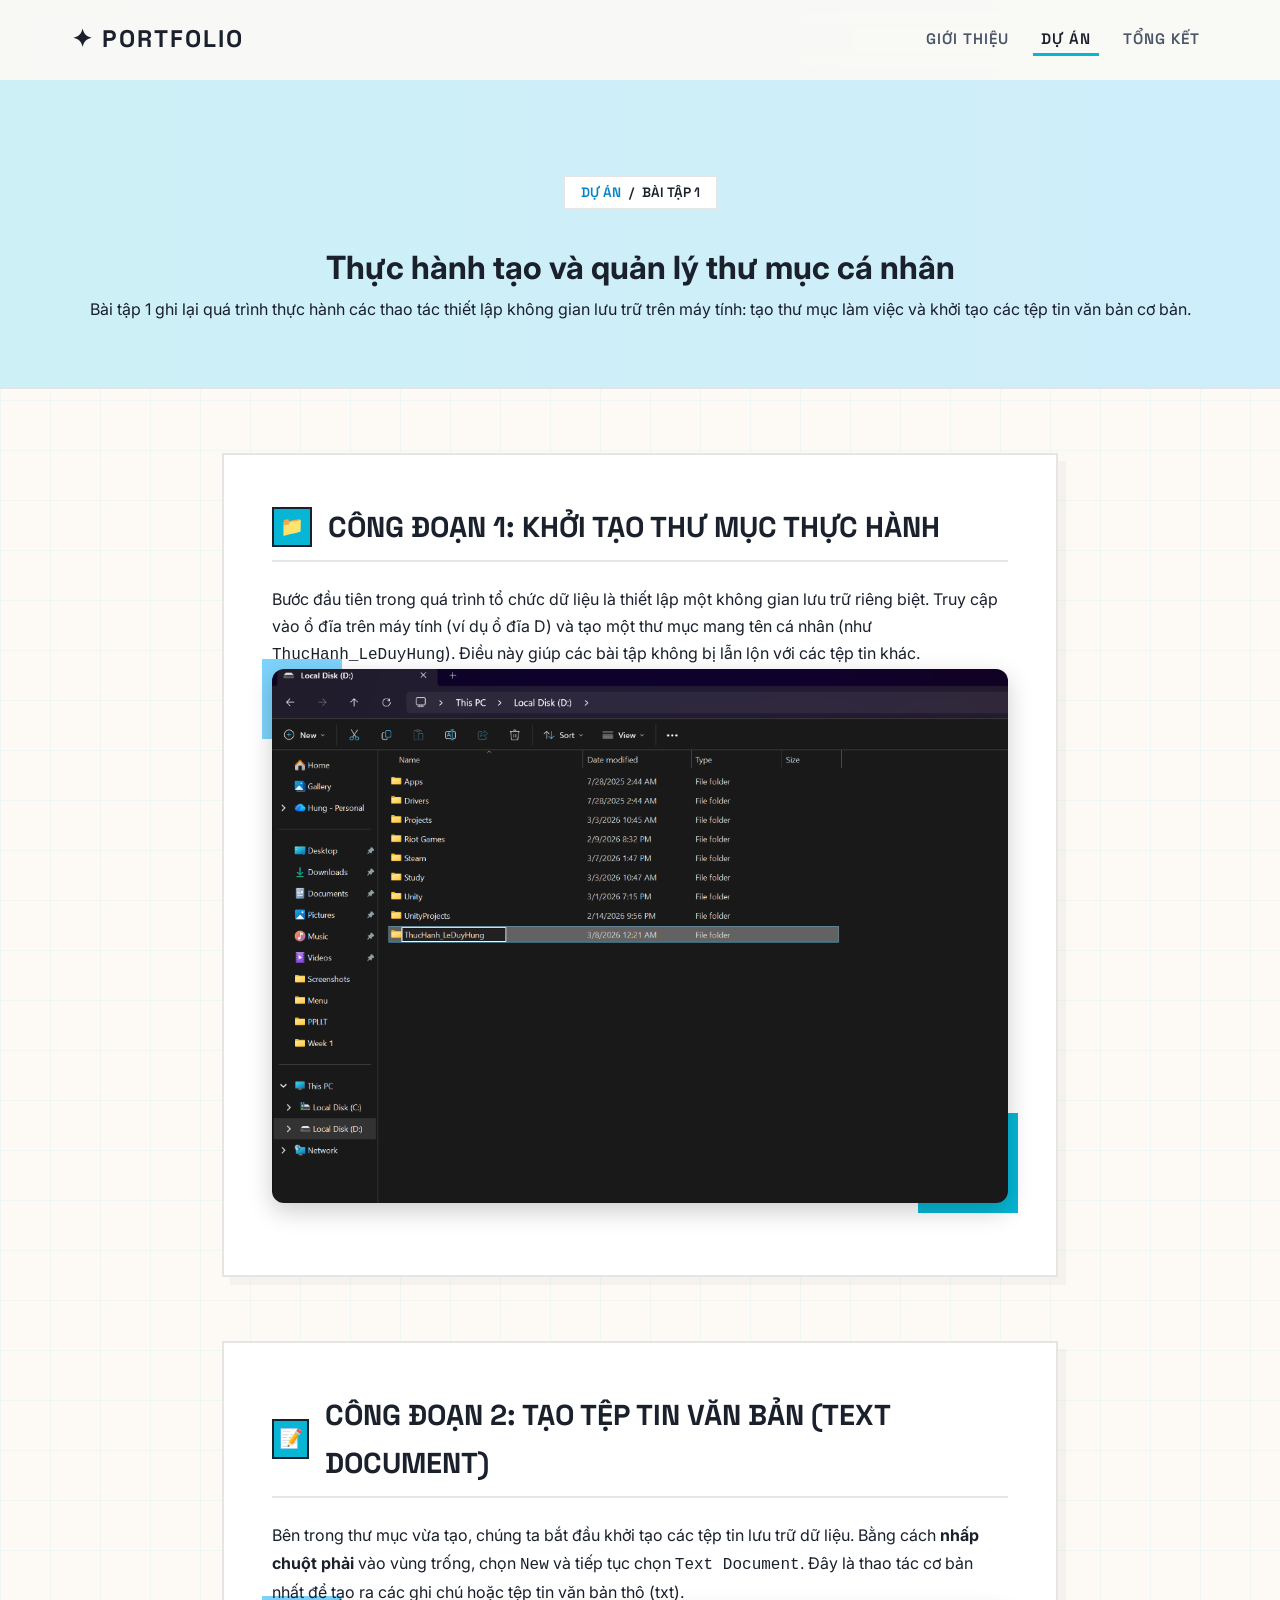
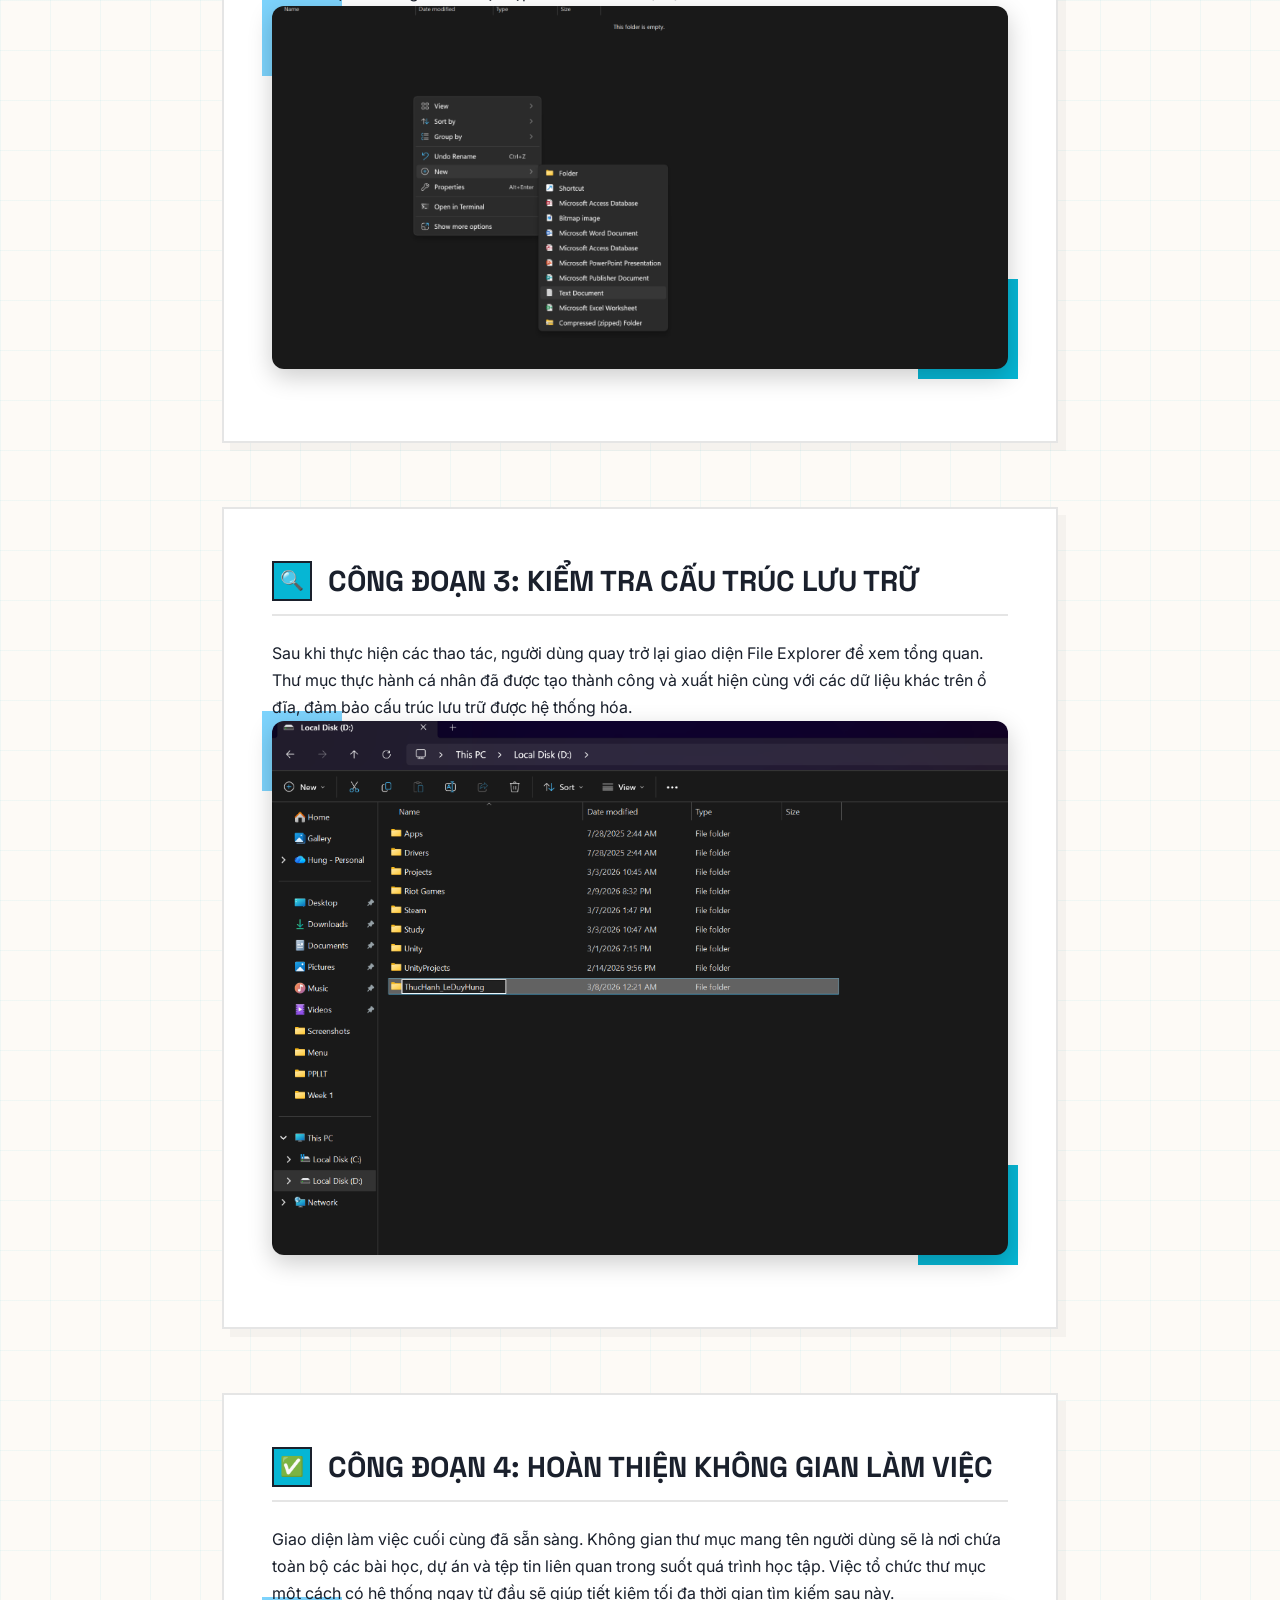
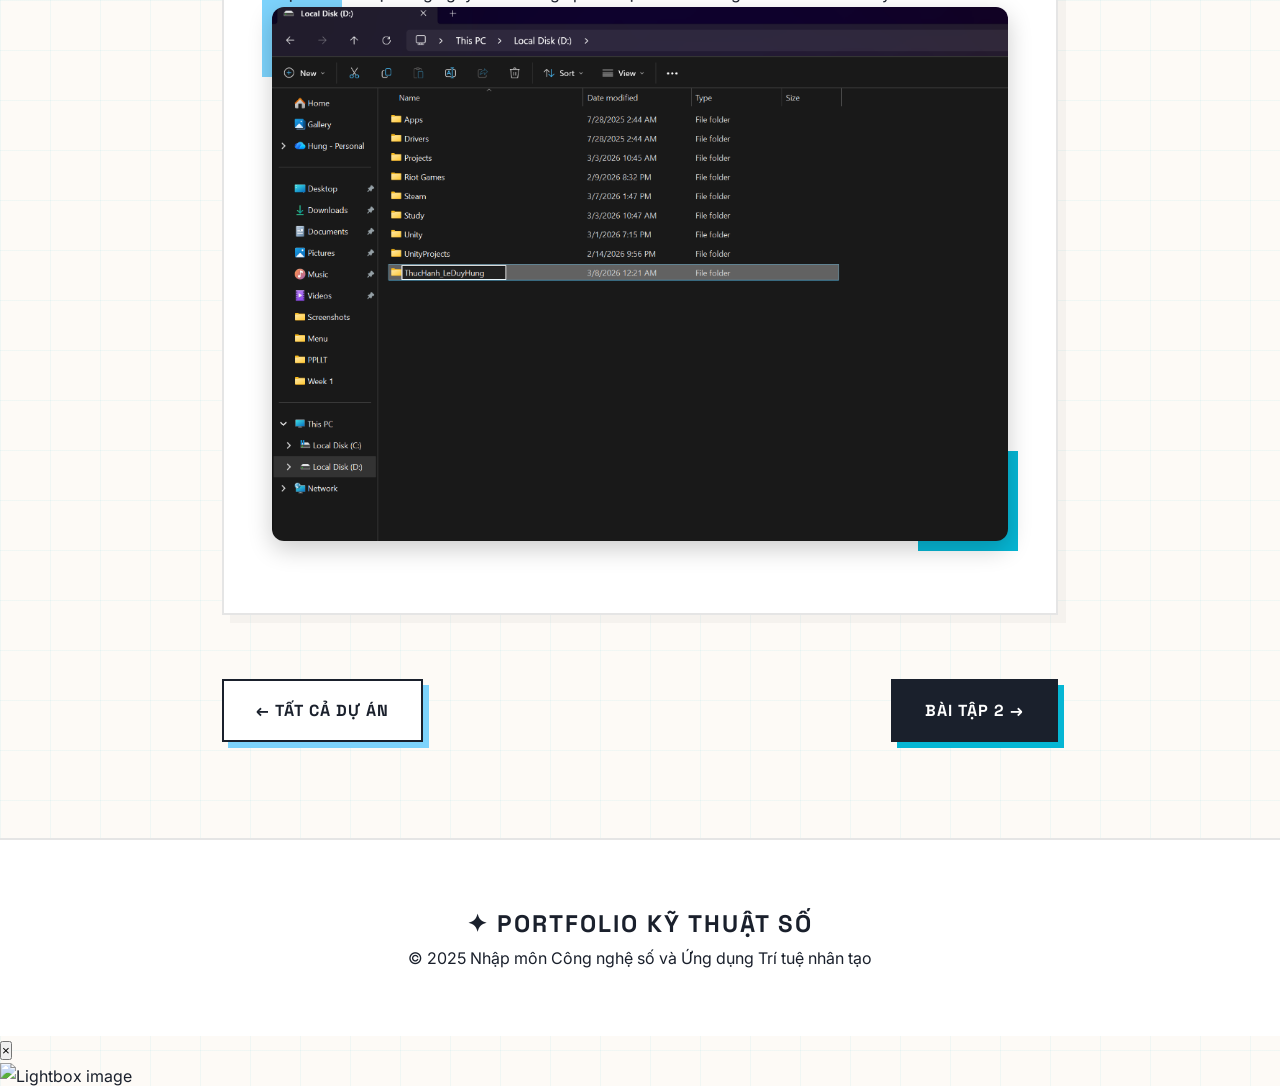
==== commit a91b16c1: "Rewrite Bai 1 with new practice images" ====
--- a/projects/bai1-file-management.html
+++ b/projects/bai1-file-management.html
@@ -5,7 +5,7 @@
   <meta charset="UTF-8">
   <meta name="viewport" content="width=device-width, initial-scale=1.0">
   <meta name="description"
-    content="Bài tập 1: Thao tác cơ bản với tệp tin và thư mục - Các công đoạn thực hành quản lý tệp">
+    content="Bài tập 1: Thao tác cơ bản với tệp tin và thư mục - Các công đoạn thực hành quản lý tệp cá nhân">
   <title>Bài 1: Quản lý tệp và thư mục | Portfolio</title>
   <link rel="stylesheet" href="../css/style.css">
 </head>
@@ -45,10 +45,10 @@
         <span>Bài tập 1</span>
       </nav>
       <h1 class="page-title">
-        <span class="gradient-text">Thao tác cơ bản với tệp tin và thư mục</span>
+        <span class="gradient-text">Thực hành tạo và quản lý thư mục cá nhân</span>
       </h1>
       <p class="page-description">
-        Bài tập 1 trình bày các thao tác quản lý tệp tin và thư mục cơ bản trên hệ điều hành Windows thông qua các bước thực hành trực quan.
+        Bài tập 1 ghi lại quá trình thực hành các thao tác thiết lập không gian lưu trữ trên máy tính: tạo thư mục làm việc và khởi tạo các tệp tin văn bản cơ bản.
       </p>
     </div>
   </div>
@@ -59,56 +59,45 @@
 
       <!-- Công đoạn 1 -->
       <div class="content-block reveal">
-        <h2><span class="icon">🔍</span> Công đoạn 1: Mở File Explorer và Quản lý Ổ đĩa</h2>
+        <h2><span class="icon">📁</span> Công đoạn 1: Khởi tạo thư mục thực hành</h2>
         <p>
-          Bắt đầu bằng việc mở <strong>File Explorer</strong> (nhấn tổ hợp phím <code>Windows + E</code> hoặc nhấp vào biểu tượng trên Taskbar). Giao diện này cho phép hiển thị và quản lý tổng quan các ổ đĩa trên máy tính (ví dụ: ổ C, ổ D), giúp người dùng dễ dàng định vị không gian lưu trữ và tìm kiếm dữ liệu.
+          Bước đầu tiên trong quá trình tổ chức dữ liệu là thiết lập một không gian lưu trữ riêng biệt. Truy cập vào ổ đĩa trên máy tính (ví dụ ổ đĩa D) và tạo một thư mục mang tên cá nhân (như <code>ThucHanh_LeDuyHung</code>). Điều này giúp các bài tập không bị lẫn lộn với các tệp tin khác.
         </p>
         <div class="image-placeholder" style="padding: 0; background: none; border: none;">
-          <img src="../images/bai1/step1.png" alt="Giao diện File Explorer và các ổ đĩa" style="width: 100%; border-radius: 12px; box-shadow: 0 8px 24px rgba(0,0,0,0.2);">
+          <img src="../images/bai1/step1_new.png" alt="Khởi tạo thư mục cá nhân" style="width: 100%; border-radius: 12px; box-shadow: 0 8px 24px rgba(0,0,0,0.2);">
         </div>
       </div>
 
       <!-- Công đoạn 2 -->
       <div class="content-block reveal">
-        <h2><span class="icon">📁</span> Công đoạn 2: Tạo thư mục mới</h2>
+        <h2><span class="icon">📝</span> Công đoạn 2: Tạo tệp tin văn bản (Text Document)</h2>
         <p>
-          Để tổ chức tài liệu một cách ngăn nắp, chúng ta có thể tạo thư mục mới bằng cách <strong>nhấp chuột phải</strong> vào vùng trống trong một thư mục bất kỳ, chọn <code>New</code> và sau đó chọn <code>Folder</code>. Đây là bước đầu tiên để xây dựng một cấu trúc lưu trữ khoa học.
+          Bên trong thư mục vừa tạo, chúng ta bắt đầu khởi tạo các tệp tin lưu trữ dữ liệu. Bằng cách <strong>nhấp chuột phải</strong> vào vùng trống, chọn <code>New</code> và tiếp tục chọn <code>Text Document</code>. Đây là thao tác cơ bản nhất để tạo ra các ghi chú hoặc tệp tin văn bản thô (txt).
         </p>
         <div class="image-placeholder" style="padding: 0; background: none; border: none;">
-          <img src="../images/bai1/step2.png" alt="Thao tác tạo thư mục mới" style="width: 100%; border-radius: 12px; box-shadow: 0 8px 24px rgba(0,0,0,0.2);">
+          <img src="../images/bai1/step2_new.png" alt="Thao tác tạo tệp tin văn bản mới" style="width: 100%; border-radius: 12px; box-shadow: 0 8px 24px rgba(0,0,0,0.2);">
         </div>
       </div>
 
       <!-- Công đoạn 3 -->
       <div class="content-block reveal">
-        <h2><span class="icon">📦</span> Công đoạn 3: Giải nén tệp tin</h2>
+        <h2><span class="icon">🔍</span> Công đoạn 3: Kiểm tra cấu trúc lưu trữ</h2>
         <p>
-          Với các tệp tin được nén (như <code>.rar</code> hoặc <code>.zip</code>) tải về từ Internet, thao tác cần thiết là <strong>nhấp chuột phải vào tệp tin</strong> và chọn <code>Extract All...</code> (hoặc các tuỳ chọn giải nén tương đương). Việc này sẽ xuất các tệp tin bên trong ra một thư mục thông thường để có thể sử dụng.
+          Sau khi thực hiện các thao tác, người dùng quay trở lại giao diện File Explorer để xem tổng quan. Thư mục thực hành cá nhân đã được tạo thành công và xuất hiện cùng với các dữ liệu khác trên ổ đĩa, đảm bảo cấu trúc lưu trữ được hệ thống hóa.
         </p>
         <div class="image-placeholder" style="padding: 0; background: none; border: none;">
-          <img src="../images/bai1/step3.png" alt="Thao tác giải nén tệp tin" style="width: 100%; border-radius: 12px; box-shadow: 0 8px 24px rgba(0,0,0,0.2);">
+          <img src="../images/bai1/step3_new.png" alt="Kiểm tra lại cấu trúc lưu trữ trên ổ đĩa" style="width: 100%; border-radius: 12px; box-shadow: 0 8px 24px rgba(0,0,0,0.2);">
         </div>
       </div>
 
       <!-- Công đoạn 4 -->
       <div class="content-block reveal">
-        <h2><span class="icon">⚙️</span> Công đoạn 4: Quản lý chi tiết tệp tin</h2>
+        <h2><span class="icon">✅</span> Công đoạn 4: Hoàn thiện không gian làm việc</h2>
         <p>
-          Sau khi giải nén, chúng ta truy cập vào thư mục vừa được tạo. Tại đây, hệ thống hiển thị chi tiết các tệp tin cấu thành một ứng dụng hoặc dự án. Người dùng có thể thực hiện các thao tác quản lý nâng cao như xem thuộc tính, đổi tên, sao chép hoặc di chuyển các tệp tin (DLL, EXE, TXT) theo yêu cầu.
+          Giao diện làm việc cuối cùng đã sẵn sàng. Không gian thư mục mang tên người dùng sẽ là nơi chứa toàn bộ các bài học, dự án và tệp tin liên quan trong suốt quá trình học tập. Việc tổ chức thư mục một cách có hệ thống ngay từ đầu sẽ giúp tiết kiệm tối đa thời gian tìm kiếm sau này.
         </p>
         <div class="image-placeholder" style="padding: 0; background: none; border: none;">
-          <img src="../images/bai1/step4.png" alt="Quản lý chi tiết tệp tin bên trong thư mục" style="width: 100%; border-radius: 12px; box-shadow: 0 8px 24px rgba(0,0,0,0.2);">
-        </div>
-      </div>
-
-      <!-- Công đoạn 5 -->
-      <div class="content-block reveal">
-        <h2><span class="icon">🗑️</span> Công đoạn 5: Xoá, khôi phục và yêu cầu thực hành</h2>
-        <p>
-          Bài thực hành yêu cầu sinh viên làm quen với thao tác xoá tệp (chọn tệp và nhấn <code>Delete</code> để đưa vào Thùng rác) và xoá vĩnh viễn (nhấn <code>Shift + Delete</code>). Cuối cùng là các thao tác khôi phục lại từ Recycle Bin và nén thư mục lại để nộp bài.
-        </p>
-        <div class="image-placeholder" style="padding: 0; background: none; border: none;">
-          <img src="../images/bai1/step5.png" alt="Yêu cầu thực hành xoá tệp và nộp bài" style="width: 100%; border-radius: 12px; box-shadow: 0 8px 24px rgba(0,0,0,0.2);">
+          <img src="../images/bai1/step4_new.png" alt="Không gian làm việc đã hoàn thiện" style="width: 100%; border-radius: 12px; box-shadow: 0 8px 24px rgba(0,0,0,0.2);">
         </div>
       </div>
 
@@ -126,7 +115,7 @@
     <div class="container">
       <div class="footer-content">
         <div class="footer-logo">✦ Portfolio Kỹ Thuật Số</div>
-        <p class="footer-text">© 2025 Nguyễn Văn A — Nhập môn Công nghệ số và Ứng dụng Trí tuệ nhân tạo</p>
+        <p class="footer-text">© 2025 Nhập môn Công nghệ số và Ứng dụng Trí tuệ nhân tạo</p>
       </div>
     </div>
   </footer>
